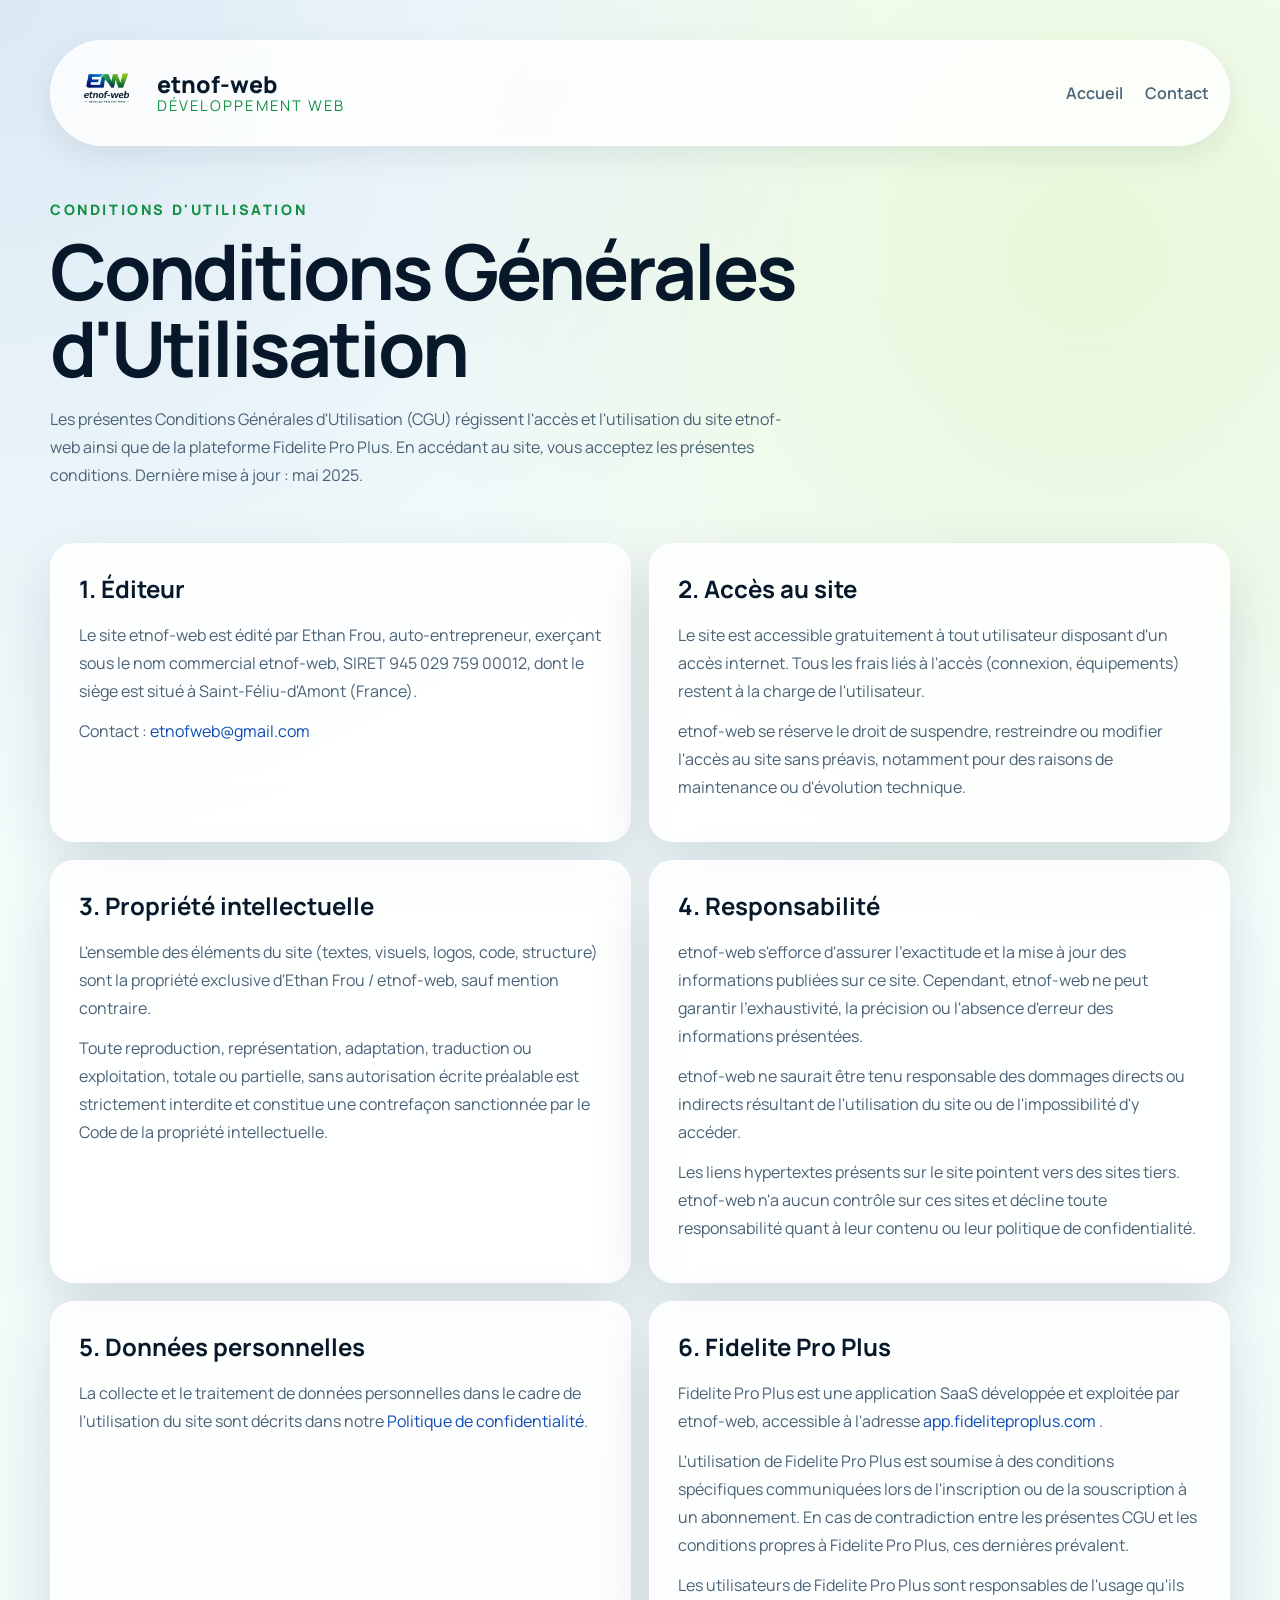
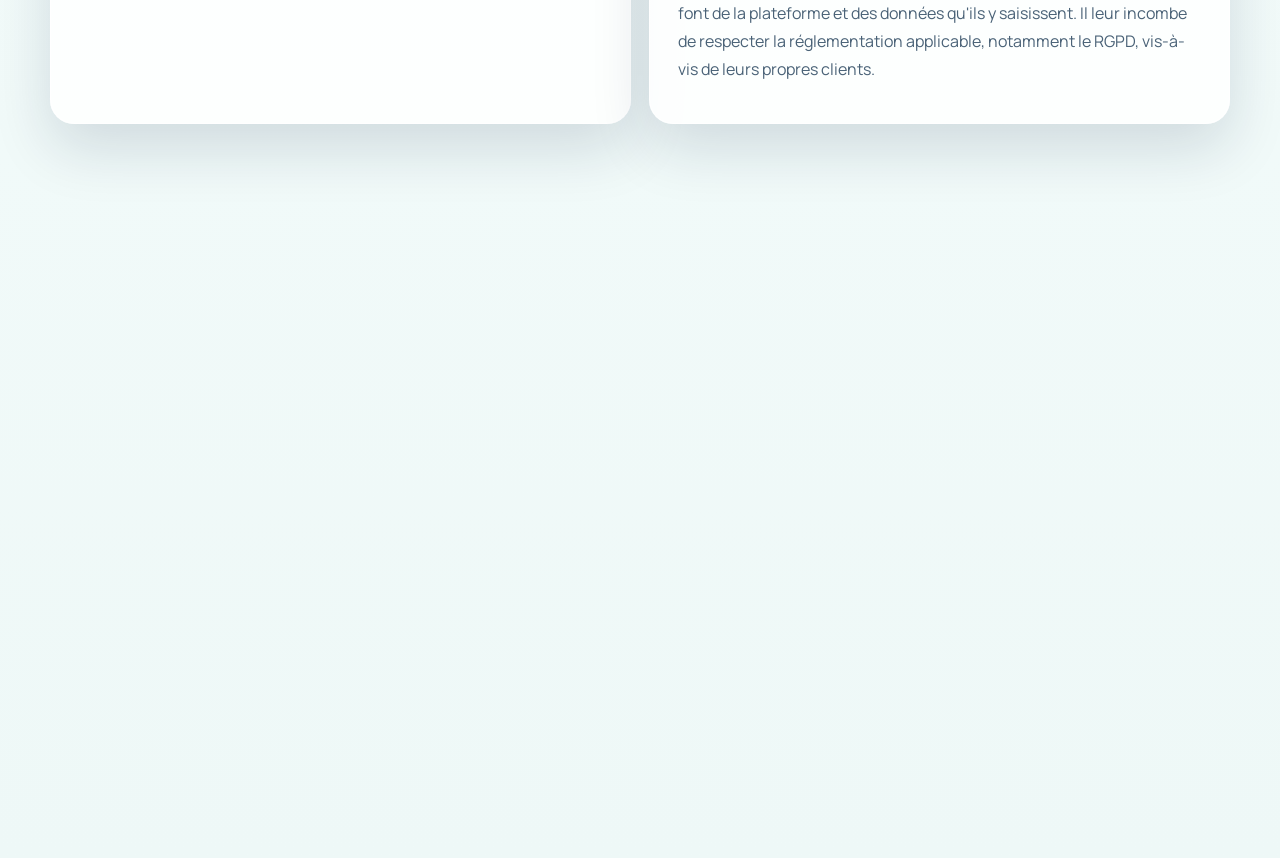
==== cgu.html @ a01699c7 "feat: anti-bot — Turnstile + API backend contact" ====
<!DOCTYPE html>
<html lang="fr">
  <head>
    <meta charset="UTF-8" />
    <meta name="viewport" content="width=device-width, initial-scale=1.0" />
    <title>Conditions Générales d'Utilisation | etnof-web</title>
    <meta
      name="description"
      content="Conditions Générales d'Utilisation du site etnof-web et de la plateforme Fidelite Pro Plus."
    />
    <link rel="icon" type="image/png" href="Logo_etnof-web.png" />
    <link rel="apple-touch-icon" href="Logo_etnof-web.png" />
    <link rel="preconnect" href="https://fonts.googleapis.com" />
    <link rel="preconnect" href="https://fonts.gstatic.com" crossorigin />
    <link
      href="https://fonts.googleapis.com/css2?family=Manrope:wght@400;500;600;700;800&display=swap"
      rel="stylesheet"
    />
    <link rel="stylesheet" href="style.css" />
  </head>
  <body>
    <div class="page-shell legal-shell">
      <header class="site-header legal-header">
        <a class="brand" href="index.html" aria-label="Retour à l'accueil etnof-web">
          <img
            class="brand-logo"
            src="Logo_etnof-web.png"
            alt="Logo etnof-web"
            width="320"
            height="320"
          />
          <span class="brand-copy">
            <strong>etnof-web</strong>
            <span>Développement web</span>
          </span>
        </a>

        <nav class="site-nav legal-nav" aria-label="Navigation légale">
          <a href="index.html">Accueil</a>
          <a href="mailto:etnofweb@gmail.com">Contact</a>
        </nav>
      </header>

      <main class="legal-main">
        <section class="legal-hero" data-reveal>
          <p class="eyebrow">Conditions d'utilisation</p>
          <h1>Conditions Générales d'Utilisation</h1>
          <p class="legal-intro">
            Les présentes Conditions Générales d'Utilisation (CGU) régissent l'accès et
            l'utilisation du site etnof-web ainsi que de la plateforme Fidelite Pro Plus.
            En accédant au site, vous acceptez les présentes conditions.
            Dernière mise à jour : mai 2025.
          </p>
        </section>

        <section class="legal-grid">

          <article class="legal-card" data-reveal>
            <h2>1. Éditeur</h2>
            <p>
              Le site etnof-web est édité par Ethan Frou, auto-entrepreneur, exerçant sous le nom
              commercial etnof-web, SIRET 945 029 759 00012, dont le siège est situé à
              Saint-Féliu-d'Amont (France).
            </p>
            <p>
              Contact : <a href="mailto:etnofweb@gmail.com">etnofweb@gmail.com</a>
            </p>
          </article>

          <article class="legal-card" data-reveal>
            <h2>2. Accès au site</h2>
            <p>
              Le site est accessible gratuitement à tout utilisateur disposant d'un accès internet.
              Tous les frais liés à l'accès (connexion, équipements) restent à la charge de
              l'utilisateur.
            </p>
            <p>
              etnof-web se réserve le droit de suspendre, restreindre ou modifier l'accès au site
              sans préavis, notamment pour des raisons de maintenance ou d'évolution technique.
            </p>
          </article>

          <article class="legal-card" data-reveal>
            <h2>3. Propriété intellectuelle</h2>
            <p>
              L'ensemble des éléments du site (textes, visuels, logos, code, structure) sont la
              propriété exclusive d'Ethan Frou / etnof-web, sauf mention contraire.
            </p>
            <p>
              Toute reproduction, représentation, adaptation, traduction ou exploitation, totale ou
              partielle, sans autorisation écrite préalable est strictement interdite et constitue
              une contrefaçon sanctionnée par le Code de la propriété intellectuelle.
            </p>
          </article>

          <article class="legal-card" data-reveal>
            <h2>4. Responsabilité</h2>
            <p>
              etnof-web s'efforce d'assurer l'exactitude et la mise à jour des informations
              publiées sur ce site. Cependant, etnof-web ne peut garantir l'exhaustivité, la
              précision ou l'absence d'erreur des informations présentées.
            </p>
            <p>
              etnof-web ne saurait être tenu responsable des dommages directs ou indirects
              résultant de l'utilisation du site ou de l'impossibilité d'y accéder.
            </p>
            <p>
              Les liens hypertextes présents sur le site pointent vers des sites tiers. etnof-web
              n'a aucun contrôle sur ces sites et décline toute responsabilité quant à leur
              contenu ou leur politique de confidentialité.
            </p>
          </article>

          <article class="legal-card" data-reveal>
            <h2>5. Données personnelles</h2>
            <p>
              La collecte et le traitement de données personnelles dans le cadre de l'utilisation
              du site sont décrits dans notre
              <a href="politique-confidentialite.html">Politique de confidentialité</a>.
            </p>
          </article>

          <article class="legal-card" data-reveal>
            <h2>6. Fidelite Pro Plus</h2>
            <p>
              Fidelite Pro Plus est une application SaaS développée et exploitée par etnof-web,
              accessible à l'adresse
              <a href="https://app.fideliteproplus.com/" target="_blank" rel="noreferrer">
                app.fideliteproplus.com
              </a>.
            </p>
            <p>
              L'utilisation de Fidelite Pro Plus est soumise à des conditions spécifiques
              communiquées lors de l'inscription ou de la souscription à un abonnement. En cas de
              contradiction entre les présentes CGU et les conditions propres à Fidelite Pro Plus,
              ces dernières prévalent.
            </p>
            <p>
              Les utilisateurs de Fidelite Pro Plus sont responsables de l'usage qu'ils font de
              la plateforme et des données qu'ils y saisissent. Il leur incombe de respecter la
              réglementation applicable, notamment le RGPD, vis-à-vis de leurs propres clients.
            </p>
          </article>

          <article class="legal-card" data-reveal>
            <h2>7. Comportement des utilisateurs</h2>
            <p>L'utilisateur s'engage à ne pas :</p>
            <p>utiliser le site à des fins illicites ou contraires aux bonnes mœurs ;</p>
            <p>tenter de perturber le bon fonctionnement du site ;</p>
            <p>reproduire ou exploiter des contenus du site sans autorisation préalable ;</p>
            <p>transmettre des contenus illicites, diffamatoires ou portant atteinte aux droits des tiers.</p>
          </article>

          <article class="legal-card" data-reveal>
            <h2>8. Modification des CGU</h2>
            <p>
              etnof-web se réserve le droit de modifier les présentes CGU à tout moment. Les
              conditions en vigueur sont celles publiées sur cette page à la date de votre visite.
            </p>
            <p>
              L'utilisation continue du site après modification vaut acceptation des nouvelles
              conditions.
            </p>
          </article>

          <article class="legal-card" data-reveal>
            <h2>9. Droit applicable et juridiction</h2>
            <p>
              Les présentes CGU sont soumises au droit français. En cas de litige, et à défaut de
              résolution amiable, les tribunaux français compétents seront saisis.
            </p>
            <p>
              Pour tout différend, vous pouvez contacter etnof-web à l'adresse :
              <a href="mailto:etnofweb@gmail.com">etnofweb@gmail.com</a>.
            </p>
          </article>

        </section>
      </main>
    </div>

    <script src="script.js"></script>
  </body>
</html>
---- style.css ----
:root {
  --bg: #f4fbfa;
  --bg-soft: #ffffff;
  --text: #06182a;
  --muted: #4a6277;
  --line: rgba(6, 24, 42, 0.12);
  --blue: #0f4bb3;
  --blue-deep: #0a1677;
  --green: #149043;
  --lime: #99d116;
  --shadow: 0 24px 60px rgba(5, 28, 66, 0.14);
  --radius-xl: 32px;
  --radius-lg: 24px;
  --radius-md: 18px;
  --max-width: 1180px;
}

* {
  box-sizing: border-box;
}

html {
  scroll-behavior: smooth;
}

body {
  margin: 0;
  font-family: "Manrope", sans-serif;
  color: var(--text);
  background:
    radial-gradient(circle at top left, rgba(15, 75, 179, 0.12), transparent 32%),
    radial-gradient(circle at 85% 10%, rgba(153, 209, 22, 0.16), transparent 28%),
    linear-gradient(180deg, #f8fffe 0%, #eef8f7 100%);
}

a {
  color: inherit;
  text-decoration: none;
}

button,
a {
  -webkit-tap-highlight-color: transparent;
}

.page-shell {
  width: min(calc(100% - 32px), var(--max-width));
  margin: 0 auto;
  padding: 24px 0 48px;
}

.site-header {
  position: sticky;
  top: 16px;
  z-index: 20;
  display: flex;
  align-items: center;
  justify-content: space-between;
  gap: 24px;
  padding: 16px 20px;
  background: rgba(255, 255, 255, 0.82);
  border: 1px solid rgba(255, 255, 255, 0.9);
  border-radius: 999px;
  backdrop-filter: blur(18px);
  box-shadow: 0 10px 30px rgba(6, 24, 42, 0.08);
}

.brand {
  display: inline-flex;
  align-items: center;
  gap: 14px;
  min-width: 0;
}

.brand-logo {
  width: 72px;
  height: 72px;
  object-fit: contain;
  flex: 0 0 auto;
}

.brand-copy {
  display: flex;
  flex-direction: column;
  gap: 2px;
  line-height: 1.05;
}

.brand-copy strong {
  font-size: 1.45rem;
  font-weight: 800;
}

.brand-copy span {
  color: var(--green);
  font-size: 0.92rem;
  letter-spacing: 0.14em;
  text-transform: uppercase;
}

.site-nav {
  display: flex;
  align-items: center;
  gap: 22px;
  font-weight: 600;
  color: var(--muted);
}

.site-nav a {
  position: relative;
}

.site-nav a::after {
  content: "";
  position: absolute;
  left: 0;
  bottom: -6px;
  width: 100%;
  height: 2px;
  transform: scaleX(0);
  transform-origin: left;
  background: linear-gradient(90deg, var(--blue) 0%, var(--green) 100%);
  transition: transform 180ms ease;
}

.site-nav a:hover::after,
.site-nav a:focus-visible::after {
  transform: scaleX(1);
}

.menu-toggle {
  display: none;
  border: 0;
  border-radius: 999px;
  padding: 10px 14px;
  font: inherit;
  font-weight: 700;
  color: var(--text);
  background: rgba(15, 75, 179, 0.08);
  cursor: pointer;
}

.hero {
  display: grid;
  grid-template-columns: minmax(0, 1.25fr) minmax(320px, 0.95fr);
  gap: 28px;
  padding: 56px 0 40px;
}

.hero-copy,
.hero-panel,
.section,
.site-footer {
  min-width: 0;
}

.eyebrow {
  margin: 0 0 14px;
  color: var(--green);
  font-size: 0.9rem;
  font-weight: 800;
  letter-spacing: 0.18em;
  text-transform: uppercase;
}

.hero h1,
.section-heading h2,
.spotlight-copy h2,
.footer-card h2 {
  margin: 0;
  line-height: 1;
  letter-spacing: -0.04em;
}

.hero h1 {
  max-width: 13ch;
  font-size: clamp(3.2rem, 7vw, 6rem);
}

.hero-text,
.section-heading p,
.spotlight-copy p,
.panel-card p,
.info-card p,
.footer-card p,
.footer-meta p {
  color: var(--muted);
  line-height: 1.75;
}

.hero-text {
  max-width: 60ch;
  margin: 22px 0 0;
  font-size: 1.08rem;
}

.hero-actions,
.footer-actions {
  display: flex;
  flex-wrap: wrap;
  gap: 14px;
  margin-top: 30px;
}

.button {
  display: inline-flex;
  align-items: center;
  justify-content: center;
  min-height: 52px;
  padding: 0 22px;
  border-radius: 999px;
  font-weight: 800;
  transition:
    transform 180ms ease,
    box-shadow 180ms ease,
    background 180ms ease;
}

.button:hover,
.button:focus-visible {
  transform: translateY(-2px);
}

.button-primary {
  color: white;
  background: linear-gradient(135deg, var(--blue) 0%, var(--green) 100%);
  box-shadow: 0 18px 38px rgba(15, 75, 179, 0.28);
}

.button-secondary {
  color: var(--text);
  background: rgba(255, 255, 255, 0.82);
  border: 1px solid rgba(6, 24, 42, 0.08);
}

.hero-panel {
  display: grid;
  gap: 18px;
}

.panel-card,
.stat-card,
.info-card,
.spotlight-box,
.about-card,
.footer-card {
  position: relative;
  overflow: hidden;
  background: rgba(255, 255, 255, 0.84);
  border: 1px solid rgba(255, 255, 255, 0.92);
  border-radius: var(--radius-lg);
  box-shadow: var(--shadow);
}

.panel-card {
  padding: 26px;
  min-height: 240px;
}

.panel-card-gradient {
  color: white;
  background:
    linear-gradient(160deg, rgba(255, 255, 255, 0.16), transparent 50%),
    linear-gradient(135deg, var(--blue-deep) 0%, var(--blue) 38%, var(--green) 72%, var(--lime) 100%);
}

.panel-card h2 {
  margin: 10px 0 14px;
  font-size: 2rem;
}

.panel-card p,
.panel-label {
  color: rgba(255, 255, 255, 0.9);
}

.panel-label,
.spotlight-kicker {
  margin: 0;
  font-size: 0.88rem;
  font-weight: 800;
  letter-spacing: 0.15em;
  text-transform: uppercase;
}

.hero-stats {
  display: grid;
  gap: 14px;
}

.stat-card {
  padding: 20px 22px;
}

.stat-card strong,
.about-card strong {
  display: block;
  font-size: 1.08rem;
}

.stat-card span,
.about-card span {
  display: block;
  margin-top: 8px;
  color: var(--muted);
  line-height: 1.55;
}

.section {
  padding: 42px 0;
}

.section-grid {
  display: grid;
  gap: 24px;
}

.section-heading {
  max-width: 720px;
}

.section-heading h2,
.spotlight-copy h2,
.footer-card h2 {
  font-size: clamp(2rem, 4vw, 3.4rem);
}

.cards-grid,
.about-grid {
  display: grid;
  grid-template-columns: repeat(3, minmax(0, 1fr));
  gap: 18px;
}

.info-card {
  padding: 26px;
}

.info-card h3 {
  margin: 0 0 12px;
  font-size: 1.35rem;
}

.spotlight {
  display: grid;
  grid-template-columns: minmax(0, 1.1fr) minmax(280px, 0.8fr);
  gap: 22px;
  align-items: stretch;
}

.feature-list {
  margin: 22px 0 0;
  padding: 0;
  list-style: none;
}

.feature-list li {
  position: relative;
  padding-left: 24px;
  margin-bottom: 14px;
  line-height: 1.65;
}

.feature-list li::before {
  content: "";
  position: absolute;
  left: 0;
  top: 11px;
  width: 10px;
  height: 10px;
  border-radius: 999px;
  background: linear-gradient(135deg, var(--blue) 0%, var(--lime) 100%);
}

.spotlight-box {
  padding: 28px;
  background:
    radial-gradient(circle at top right, rgba(153, 209, 22, 0.2), transparent 34%),
    rgba(255, 255, 255, 0.86);
}

.spotlight-quote {
  margin: 18px 0 26px;
  font-size: 1.16rem;
  line-height: 1.7;
}

.spotlight-box a {
  display: inline-flex;
  font-weight: 800;
  color: var(--blue);
}

.narrow {
  max-width: 760px;
}

.about-card {
  padding: 22px;
}

.site-footer {
  padding-top: 26px;
}

.footer-card {
  padding: 32px;
  background:
    radial-gradient(circle at top left, rgba(15, 75, 179, 0.15), transparent 28%),
    radial-gradient(circle at 90% 15%, rgba(20, 144, 67, 0.15), transparent 26%),
    rgba(255, 255, 255, 0.88);
}

.footer-logo {
  display: block;
  width: min(220px, 48vw);
  height: auto;
  margin-bottom: 18px;
}

.contact-list {
  display: grid;
  gap: 8px;
  margin-top: 22px;
}

.contact-list p {
  margin: 0;
}

.contact-list a {
  color: var(--blue);
}

.footer-meta {
  display: flex;
  flex-wrap: wrap;
  justify-content: space-between;
  gap: 12px 24px;
  padding: 22px 6px 0;
}

.footer-meta a,
.legal-card a {
  color: var(--blue);
}

.legal-shell {
  padding-bottom: 64px;
}

.legal-header {
  position: relative;
}

.legal-nav {
  display: flex;
}

.legal-main {
  padding-top: 46px;
}

.legal-hero {
  max-width: 760px;
  padding: 24px 0 10px;
}

.legal-hero h1 {
  margin: 0;
  font-size: clamp(2.8rem, 6vw, 4.8rem);
  line-height: 1;
  letter-spacing: -0.04em;
}

.legal-intro {
  color: var(--muted);
  line-height: 1.75;
  margin-top: 18px;
}

.legal-grid {
  display: grid;
  grid-template-columns: repeat(2, minmax(0, 1fr));
  gap: 18px;
  padding-top: 28px;
}

.legal-card {
  padding: 28px;
  background: rgba(255, 255, 255, 0.86);
  border: 1px solid rgba(255, 255, 255, 0.92);
  border-radius: var(--radius-lg);
  box-shadow: var(--shadow);
}

.legal-card h2 {
  margin: 0 0 16px;
  font-size: 1.5rem;
}

.legal-card p {
  margin: 0 0 12px;
  color: var(--muted);
  line-height: 1.75;
}

[data-reveal] {
  opacity: 0;
  transform: translateY(22px);
  transition:
    opacity 500ms ease,
    transform 500ms ease;
}

[data-reveal].is-visible {
  opacity: 1;
  transform: translateY(0);
}

@media (max-width: 960px) {
  .hero,
  .spotlight,
  .cards-grid,
  .about-grid,
  .legal-grid {
    grid-template-columns: 1fr;
  }

  .site-header {
    border-radius: 28px;
  }

  .menu-toggle {
    display: inline-flex;
  }

  .site-nav {
    position: absolute;
    top: calc(100% + 12px);
    right: 0;
    left: 0;
    display: none;
    flex-direction: column;
    align-items: flex-start;
    gap: 14px;
    padding: 18px 20px;
    background: rgba(255, 255, 255, 0.96);
    border: 1px solid rgba(6, 24, 42, 0.08);
    border-radius: 24px;
    box-shadow: 0 20px 40px rgba(6, 24, 42, 0.12);
  }

  .site-header.is-open .site-nav {
    display: flex;
  }
}

@media (max-width: 720px) {
  .page-shell {
    width: min(calc(100% - 20px), var(--max-width));
    padding-top: 14px;
  }

  .site-header {
    align-items: flex-start;
    padding: 14px;
  }

  .brand-logo {
    width: 56px;
    height: 56px;
  }

  .brand-copy strong {
    font-size: 1.18rem;
  }

  .brand-copy span {
    font-size: 0.76rem;
  }

  .hero {
    padding-top: 34px;
  }

  .hero h1 {
    max-width: none;
    font-size: clamp(2.6rem, 13vw, 4rem);
  }

  .panel-card,
  .info-card,
  .spotlight-box,
  .footer-card {
    padding: 22px;
  }

  .footer-meta {
    padding-bottom: 18px;
  }
}

@media (prefers-reduced-motion: reduce) {
  html {
    scroll-behavior: auto;
  }

  *,
  *::before,
  *::after {
    animation: none !important;
    transition: none !important;
  }

  [data-reveal] {
    opacity: 1;
    transform: none;
  }
}
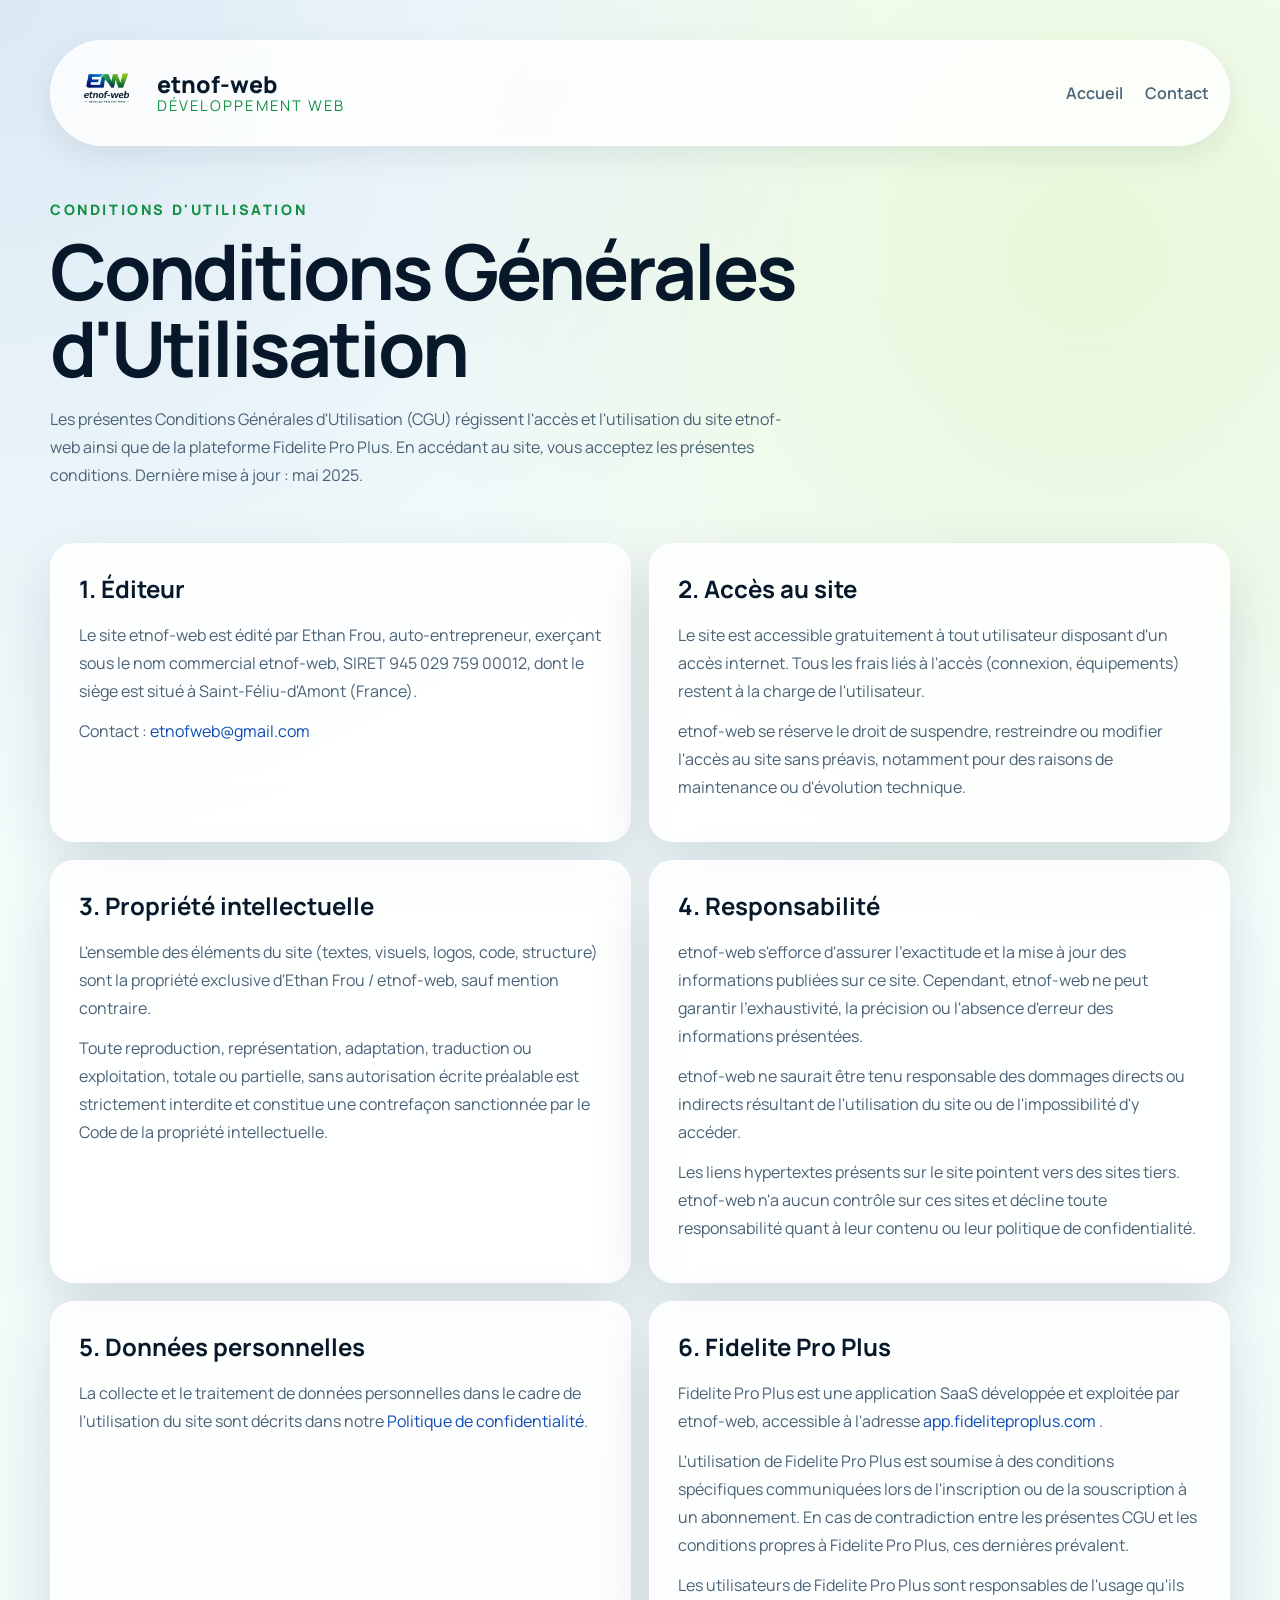
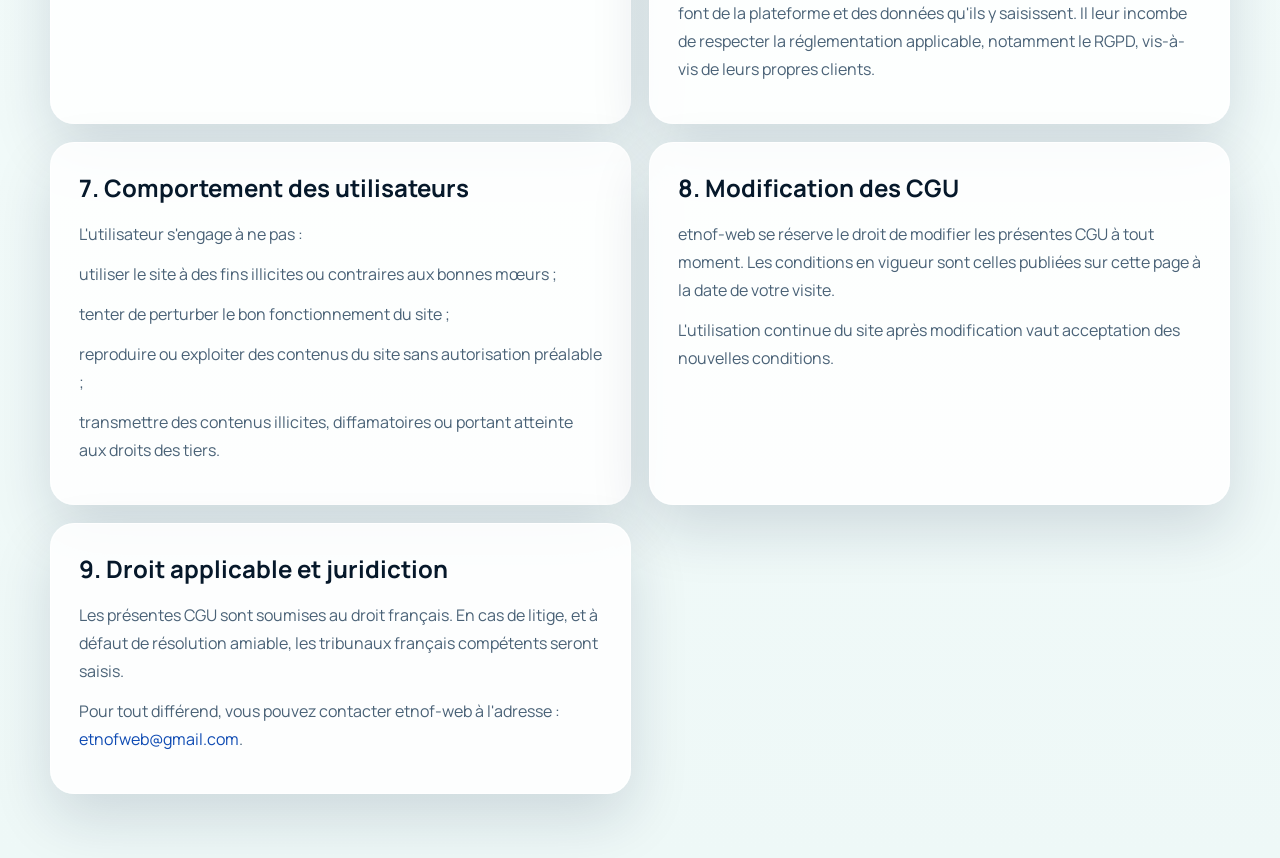
==== commit 020f24ed: "feat: ajoute le tracking analytics Umami avec events custom Ajoute le script Umami (cookieless) dans" ====
--- a/cgu.html
+++ b/cgu.html
@@ -17,6 +17,9 @@
       rel="stylesheet"
     />
     <link rel="stylesheet" href="style.css" />
+
+    <!-- Umami Analytics -->
+    <script defer src="https://cloud.umami.is/script.js" data-website-id="c953f7dc-0572-47bf-be9c-69dccf98b3ff"></script>
   </head>
   <body>
     <div class="page-shell legal-shell">
@@ -35,9 +38,18 @@
           </span>
         </a>
 
-        <nav class="site-nav legal-nav" aria-label="Navigation légale">
+        <button
+          class="menu-toggle"
+          type="button"
+          aria-expanded="false"
+          aria-controls="site-nav"
+        >
+          Menu
+        </button>
+
+        <nav class="site-nav legal-nav" id="site-nav" aria-label="Navigation légale">
           <a href="index.html">Accueil</a>
-          <a href="mailto:etnofweb@gmail.com">Contact</a>
+          <a href="mailto:etnofweb@gmail.com" data-track="contact_cta_clicked" data-track-label="nav_contact">Contact</a>
         </nav>
       </header>
 
@@ -125,7 +137,14 @@
             <p>
               Fidelite Pro Plus est une application SaaS développée et exploitée par etnof-web,
               accessible à l'adresse
-              <a href="https://app.fideliteproplus.com/" target="_blank" rel="noreferrer">
+              <a
+                href="https://app.fideliteproplus.com/"
+                target="_blank"
+                rel="noreferrer"
+                data-track="portfolio_link_clicked"
+                data-track-project="fideliteproplus"
+                data-track-location="legal_text"
+              >
                 app.fideliteproplus.com
               </a>.
             </p>
--- a/style.css
+++ b/style.css
@@ -216,6 +216,10 @@
     background 180ms ease;
 }
 
+.button[hidden] {
+  display: none;
+}
+
 .button:hover,
 .button:focus-visible {
   transform: translateY(-2px);
@@ -505,6 +509,530 @@
   line-height: 1.75;
 }
 
+.pricing-grid {
+  display: grid;
+  grid-template-columns: repeat(3, minmax(0, 1fr));
+  gap: 18px;
+  padding-top: 28px;
+}
+
+.pricing-card {
+  display: flex;
+  flex-direction: column;
+  padding: 32px 28px;
+  background: rgba(255, 255, 255, 0.86);
+  border: 1px solid rgba(255, 255, 255, 0.92);
+  border-radius: var(--radius-lg);
+  box-shadow: var(--shadow);
+}
+
+.pricing-card h3 {
+  margin: 0 0 6px;
+  font-size: 1.4rem;
+}
+
+.pricing-tagline {
+  margin: 0 0 22px;
+  color: var(--muted);
+  line-height: 1.55;
+}
+
+.price-value {
+  display: flex;
+  align-items: baseline;
+  flex-wrap: wrap;
+  gap: 8px;
+  margin-bottom: 6px;
+}
+
+.price-value strong {
+  font-size: 2.4rem;
+  font-weight: 800;
+  letter-spacing: -0.03em;
+}
+
+.price-value span {
+  color: var(--muted);
+  font-size: 0.95rem;
+}
+
+.price-old {
+  color: var(--muted);
+  font-size: 1.2rem;
+  font-weight: 600;
+  text-decoration: line-through;
+  text-decoration-thickness: 2px;
+}
+
+.price-launch-note {
+  margin: 0 0 18px;
+  font-size: 0.82rem;
+  font-weight: 800;
+  letter-spacing: 0.02em;
+  color: var(--green);
+}
+
+.pricing-features {
+  flex: 1;
+  margin: 0 0 28px;
+  padding: 0;
+  list-style: none;
+}
+
+.pricing-features li {
+  position: relative;
+  padding-left: 22px;
+  margin-bottom: 12px;
+  line-height: 1.55;
+  color: var(--muted);
+}
+
+.pricing-features li::before {
+  content: "";
+  position: absolute;
+  left: 0;
+  top: 8px;
+  width: 8px;
+  height: 8px;
+  border-radius: 999px;
+  background: linear-gradient(135deg, var(--blue) 0%, var(--lime) 100%);
+}
+
+.pricing-card .button {
+  align-self: flex-start;
+}
+
+.pricing-badge {
+  align-self: flex-start;
+  margin-bottom: 16px;
+  padding: 5px 14px;
+  border-radius: 999px;
+  font-size: 0.78rem;
+  font-weight: 800;
+  letter-spacing: 0.1em;
+  text-transform: uppercase;
+  background: rgba(15, 75, 179, 0.08);
+  color: var(--blue);
+}
+
+.pricing-card-featured {
+  color: white;
+  background:
+    linear-gradient(160deg, rgba(255, 255, 255, 0.16), transparent 50%),
+    linear-gradient(135deg, var(--blue-deep) 0%, var(--blue) 38%, var(--green) 72%, var(--lime) 100%);
+  border: none;
+  transform: translateY(-8px);
+}
+
+.pricing-card-featured .pricing-badge {
+  background: rgba(255, 255, 255, 0.22);
+  color: white;
+}
+
+.pricing-card-featured .pricing-tagline,
+.pricing-card-featured .price-value span,
+.pricing-card-featured .pricing-features li {
+  color: rgba(255, 255, 255, 0.9);
+}
+
+.pricing-card-featured .price-old {
+  color: rgba(255, 255, 255, 0.65);
+}
+
+.pricing-card-featured .price-launch-note {
+  color: var(--lime);
+}
+
+.pricing-card-featured .pricing-features li::before {
+  background: white;
+}
+
+.pricing-card-featured .button-secondary {
+  color: var(--blue-deep);
+  background: rgba(255, 255, 255, 0.94);
+  border: none;
+}
+
+.pricing-note {
+  max-width: 760px;
+  margin: 26px auto 0;
+  color: var(--muted);
+  line-height: 1.65;
+  text-align: center;
+}
+
+.options-panel {
+  padding: 32px;
+  background: rgba(255, 255, 255, 0.86);
+  border: 1px solid rgba(255, 255, 255, 0.92);
+  border-radius: var(--radius-lg);
+  box-shadow: var(--shadow);
+}
+
+.options-grid {
+  display: grid;
+  grid-template-columns: repeat(2, minmax(0, 1fr));
+  gap: 2px 40px;
+}
+
+.option-row {
+  display: flex;
+  align-items: flex-start;
+  justify-content: space-between;
+  gap: 12px;
+  padding: 13px 0;
+  border-bottom: 1px dashed var(--line);
+}
+
+.option-name {
+  color: var(--text);
+  font-weight: 600;
+}
+
+.option-note {
+  display: block;
+  margin-top: 4px;
+  font-size: 0.8rem;
+  font-weight: 500;
+  color: var(--muted);
+  line-height: 1.5;
+}
+
+.option-price {
+  flex: 0 0 auto;
+  font-weight: 800;
+  color: var(--blue);
+  white-space: nowrap;
+}
+
+.launch-banner {
+  display: flex;
+  align-items: center;
+  justify-content: center;
+  flex-wrap: wrap;
+  gap: 6px;
+  margin: 0 0 16px;
+  padding: 12px 20px;
+  border-radius: 999px;
+  background: linear-gradient(135deg, var(--blue-deep) 0%, var(--blue) 45%, var(--green) 100%);
+  color: white;
+  text-align: center;
+  font-size: 0.92rem;
+  font-weight: 600;
+}
+
+.launch-banner strong {
+  font-weight: 800;
+}
+
+.reassurance-grid {
+  display: grid;
+  grid-template-columns: repeat(auto-fit, minmax(210px, 1fr));
+  gap: 18px;
+}
+
+.reassurance-item h3 {
+  font-size: 1.05rem;
+}
+
+.reassurance-item p {
+  margin: 0;
+  font-size: 0.94rem;
+}
+
+.formule-panel {
+  display: grid;
+  gap: 14px;
+  padding: 40px;
+}
+
+.formule-price {
+  display: flex;
+  flex-wrap: wrap;
+  align-items: baseline;
+  gap: 10px;
+  margin: 4px 0 0;
+}
+
+.formule-price strong {
+  font-size: 2.1rem;
+  font-weight: 800;
+  letter-spacing: -0.02em;
+}
+
+.formule-price span {
+  color: rgba(255, 255, 255, 0.9);
+  font-size: 1rem;
+}
+
+.formule-panel .button {
+  justify-self: start;
+}
+
+.spotlight-actions {
+  display: flex;
+  flex-wrap: wrap;
+  gap: 14px;
+  margin-top: 24px;
+}
+
+.estimator-banner {
+  display: flex;
+  flex-wrap: wrap;
+  align-items: center;
+  justify-content: space-between;
+  gap: 24px;
+  margin-top: 28px;
+  padding: 30px 32px;
+  background:
+    radial-gradient(circle at top right, rgba(153, 209, 22, 0.18), transparent 34%),
+    rgba(255, 255, 255, 0.86);
+  border: 1px solid rgba(255, 255, 255, 0.92);
+  border-radius: var(--radius-lg);
+  box-shadow: var(--shadow);
+}
+
+.estimator-banner-copy {
+  max-width: 520px;
+}
+
+.estimator-banner-copy h2 {
+  margin: 6px 0 8px;
+  font-size: clamp(1.5rem, 3vw, 2rem);
+  letter-spacing: -0.03em;
+}
+
+.estimator-banner-copy p {
+  margin: 0;
+  color: var(--muted);
+  line-height: 1.6;
+}
+
+.estimator-banner .button {
+  flex: 0 0 auto;
+}
+
+.modal-overlay {
+  position: fixed;
+  inset: 0;
+  z-index: 100;
+  display: flex;
+  align-items: center;
+  justify-content: center;
+  padding: 20px;
+  background: rgba(6, 24, 42, 0.55);
+  backdrop-filter: blur(6px);
+}
+
+.modal-overlay[hidden] {
+  display: none;
+}
+
+.modal-box {
+  position: relative;
+  width: min(560px, 100%);
+  max-height: min(680px, 90vh);
+  overflow-y: auto;
+  padding: 40px 36px 32px;
+  background: var(--bg-soft);
+  border-radius: var(--radius-lg);
+  box-shadow: 0 30px 80px rgba(5, 28, 66, 0.35);
+  outline: none;
+  scrollbar-width: thin;
+  scrollbar-color: var(--blue) rgba(6, 24, 42, 0.08);
+}
+
+.modal-box::-webkit-scrollbar {
+  width: 8px;
+}
+
+.modal-box::-webkit-scrollbar-track {
+  background: rgba(6, 24, 42, 0.08);
+  border-radius: 999px;
+  margin: 8px 0;
+}
+
+.modal-box::-webkit-scrollbar-thumb {
+  background: linear-gradient(180deg, var(--blue) 0%, var(--green) 100%);
+  border-radius: 999px;
+}
+
+.modal-box::-webkit-scrollbar-thumb:hover {
+  background: linear-gradient(180deg, var(--blue-deep) 0%, var(--green) 100%);
+}
+
+.modal-close {
+  position: absolute;
+  top: 16px;
+  right: 16px;
+  width: 36px;
+  height: 36px;
+  display: inline-flex;
+  align-items: center;
+  justify-content: center;
+  border: none;
+  border-radius: 999px;
+  background: rgba(6, 24, 42, 0.06);
+  color: var(--text);
+  font-size: 1.2rem;
+  line-height: 1;
+  cursor: pointer;
+  transition: background 180ms ease;
+}
+
+.modal-close:hover,
+.modal-close:focus-visible {
+  background: rgba(6, 24, 42, 0.12);
+}
+
+.modal-progress {
+  display: flex;
+  gap: 8px;
+  margin: 4px 36px 24px 0;
+}
+
+.modal-progress-dot {
+  flex: 1;
+  height: 4px;
+  border-radius: 999px;
+  background: rgba(6, 24, 42, 0.1);
+  transition: background 200ms ease;
+}
+
+.modal-progress-dot.is-active,
+.modal-progress-dot.is-done {
+  background: linear-gradient(90deg, var(--blue) 0%, var(--green) 100%);
+}
+
+.modal-content {
+  min-height: 260px;
+  outline: none;
+}
+
+.modal-content h2 {
+  margin: 4px 0 10px;
+  font-size: clamp(1.4rem, 3vw, 1.9rem);
+  letter-spacing: -0.03em;
+}
+
+.estimator-subtitle {
+  margin: 0 0 20px;
+  color: var(--muted);
+  line-height: 1.6;
+}
+
+.estimator-choices {
+  display: grid;
+  gap: 10px;
+}
+
+.estimator-choice {
+  display: flex;
+  align-items: center;
+  justify-content: space-between;
+  gap: 14px;
+  padding: 16px 18px;
+  border-radius: var(--radius-md);
+  border: 1px solid rgba(6, 24, 42, 0.1);
+  background: rgba(255, 255, 255, 0.7);
+  text-align: left;
+  font: inherit;
+  color: var(--text);
+  cursor: pointer;
+  transition:
+    border-color 180ms ease,
+    background 180ms ease,
+    transform 180ms ease;
+}
+
+.estimator-choice:hover,
+.estimator-choice:focus-visible {
+  transform: translateY(-1px);
+  border-color: rgba(15, 75, 179, 0.35);
+}
+
+.estimator-choice.is-selected {
+  border-color: var(--blue);
+  background: linear-gradient(135deg, rgba(15, 75, 179, 0.1) 0%, rgba(153, 209, 22, 0.14) 100%);
+}
+
+.estimator-choice-main {
+  display: flex;
+  flex-direction: column;
+  gap: 4px;
+}
+
+.estimator-choice-label {
+  font-weight: 700;
+}
+
+.estimator-choice-desc {
+  color: var(--muted);
+  font-size: 0.88rem;
+  line-height: 1.4;
+}
+
+.estimator-choice-price {
+  flex: 0 0 auto;
+  font-weight: 800;
+  color: var(--blue);
+  white-space: nowrap;
+}
+
+.modal-actions {
+  display: flex;
+  justify-content: space-between;
+  gap: 12px;
+  margin-top: 28px;
+}
+
+.modal-actions .button:disabled {
+  opacity: 0.45;
+  cursor: not-allowed;
+  transform: none;
+}
+
+.estimator-result-list {
+  margin: 0 0 16px;
+  padding: 0;
+  list-style: none;
+  display: grid;
+  gap: 8px;
+}
+
+.estimator-result-list li {
+  display: flex;
+  justify-content: space-between;
+  gap: 12px;
+  padding-bottom: 8px;
+  border-bottom: 1px dashed var(--line);
+  color: var(--muted);
+}
+
+.estimator-result-list li span {
+  font-weight: 700;
+  color: var(--text);
+}
+
+.estimator-result-monthly {
+  margin: 0 0 16px;
+  font-weight: 700;
+  color: var(--green);
+}
+
+.estimator-disclaimer {
+  margin: 0 0 24px;
+  color: var(--muted);
+  font-size: 0.85rem;
+  line-height: 1.6;
+}
+
+.estimator-result-actions {
+  display: flex;
+  flex-wrap: wrap;
+  gap: 12px;
+}
+
 [data-reveal] {
   opacity: 0;
   transform: translateY(22px);
@@ -523,8 +1051,14 @@
   .spotlight,
   .cards-grid,
   .about-grid,
-  .legal-grid {
+  .legal-grid,
+  .pricing-grid,
+  .options-grid {
     grid-template-columns: 1fr;
+  }
+
+  .pricing-card-featured {
+    transform: none;
   }
 
   .site-header {
@@ -592,12 +1126,25 @@
   .panel-card,
   .info-card,
   .spotlight-box,
-  .footer-card {
+  .footer-card,
+  .options-panel {
     padding: 22px;
   }
 
   .footer-meta {
     padding-bottom: 18px;
+  }
+
+  .estimator-banner {
+    padding: 22px;
+  }
+
+  .modal-box {
+    padding: 30px 20px 24px;
+  }
+
+  .modal-progress {
+    margin-right: 0;
   }
 }
 
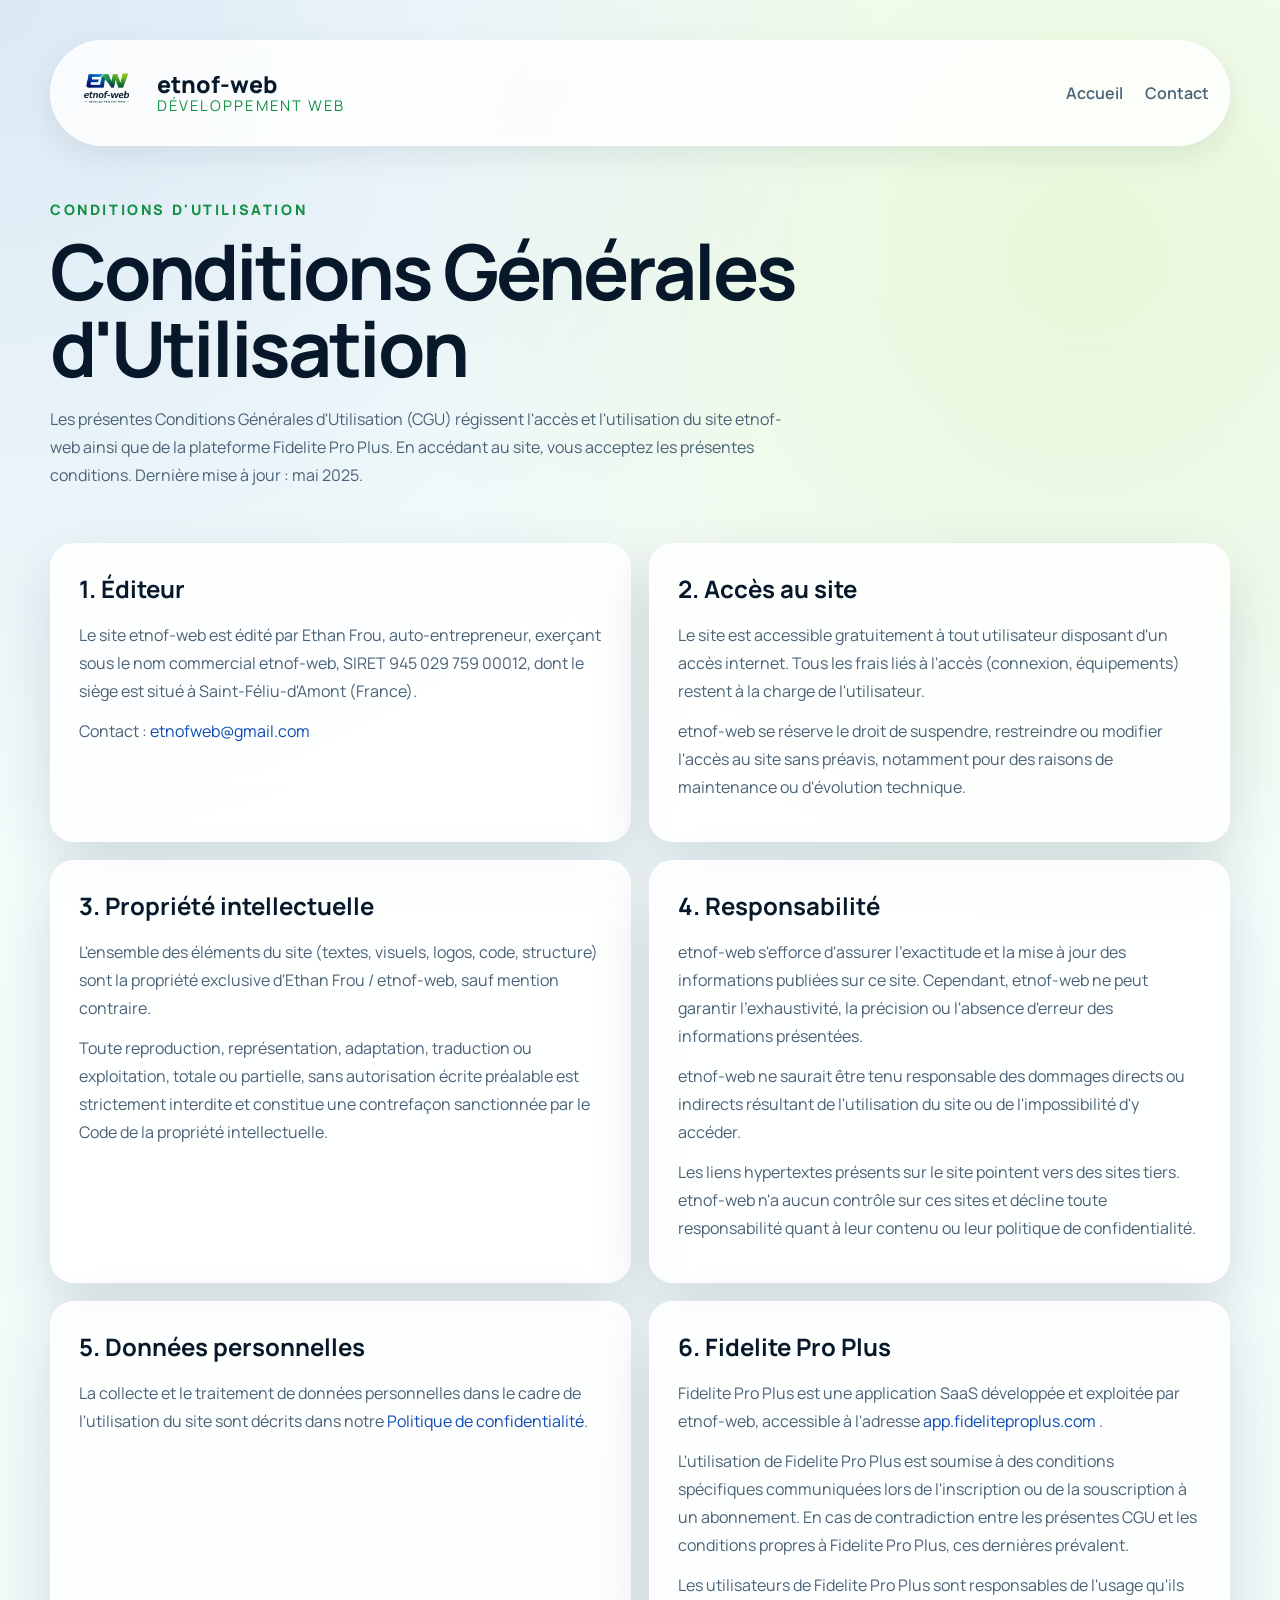
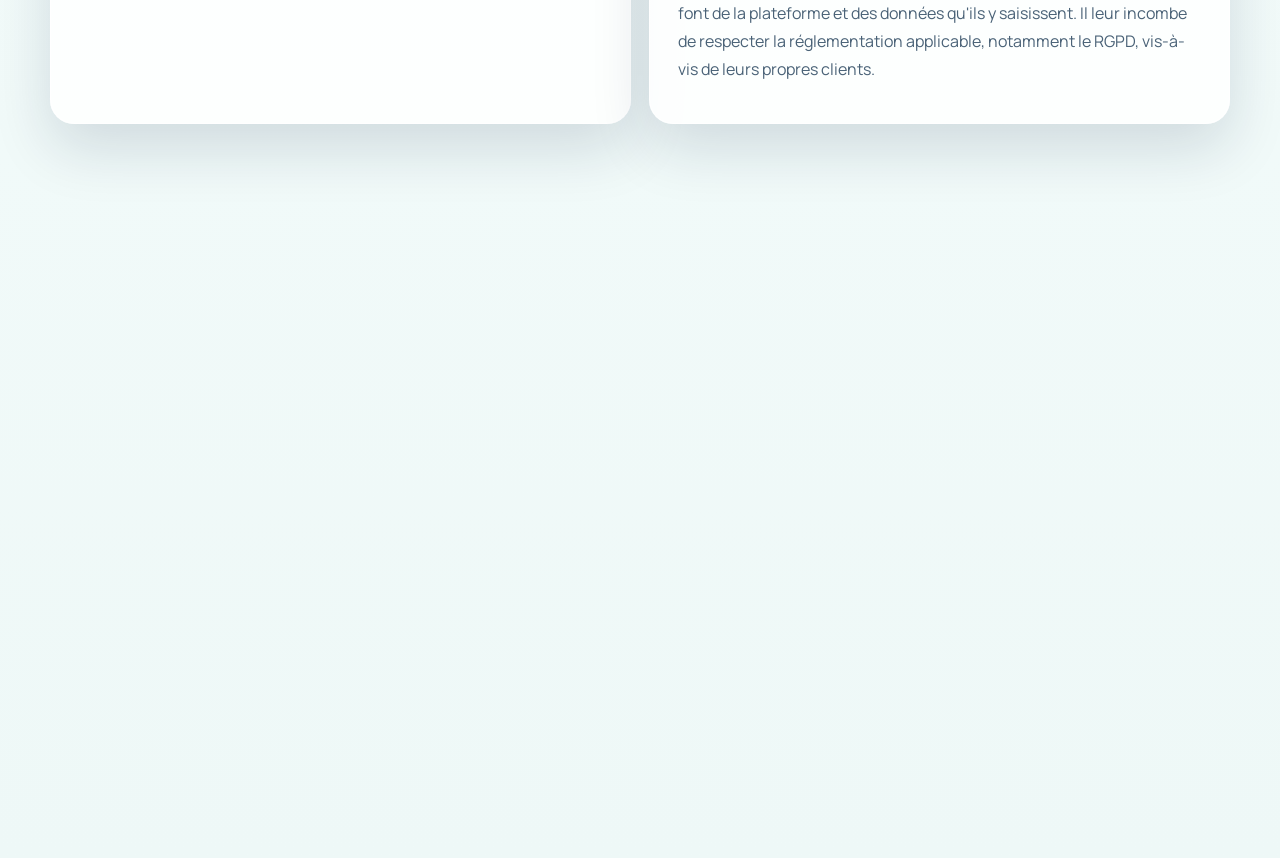
==== commit 6546baba: "fix(analytics): migrer vers Umami self-hosted (site dedie) Umami Cloud limite a 1 site sur le plan g" ====
--- a/cgu.html
+++ b/cgu.html
@@ -19,7 +19,7 @@
     <link rel="stylesheet" href="style.css" />
 
     <!-- Umami Analytics -->
-    <script defer src="https://cloud.umami.is/script.js" data-website-id="c953f7dc-0572-47bf-be9c-69dccf98b3ff"></script>
+    <script defer src="http://umami-c4heh3gig3muouth5isyobpp.51.210.247.129.sslip.io/script.js" data-website-id="e1c48f90-44e5-47fc-b5aa-6250840b4af8"></script>
   </head>
   <body>
     <div class="page-shell legal-shell">
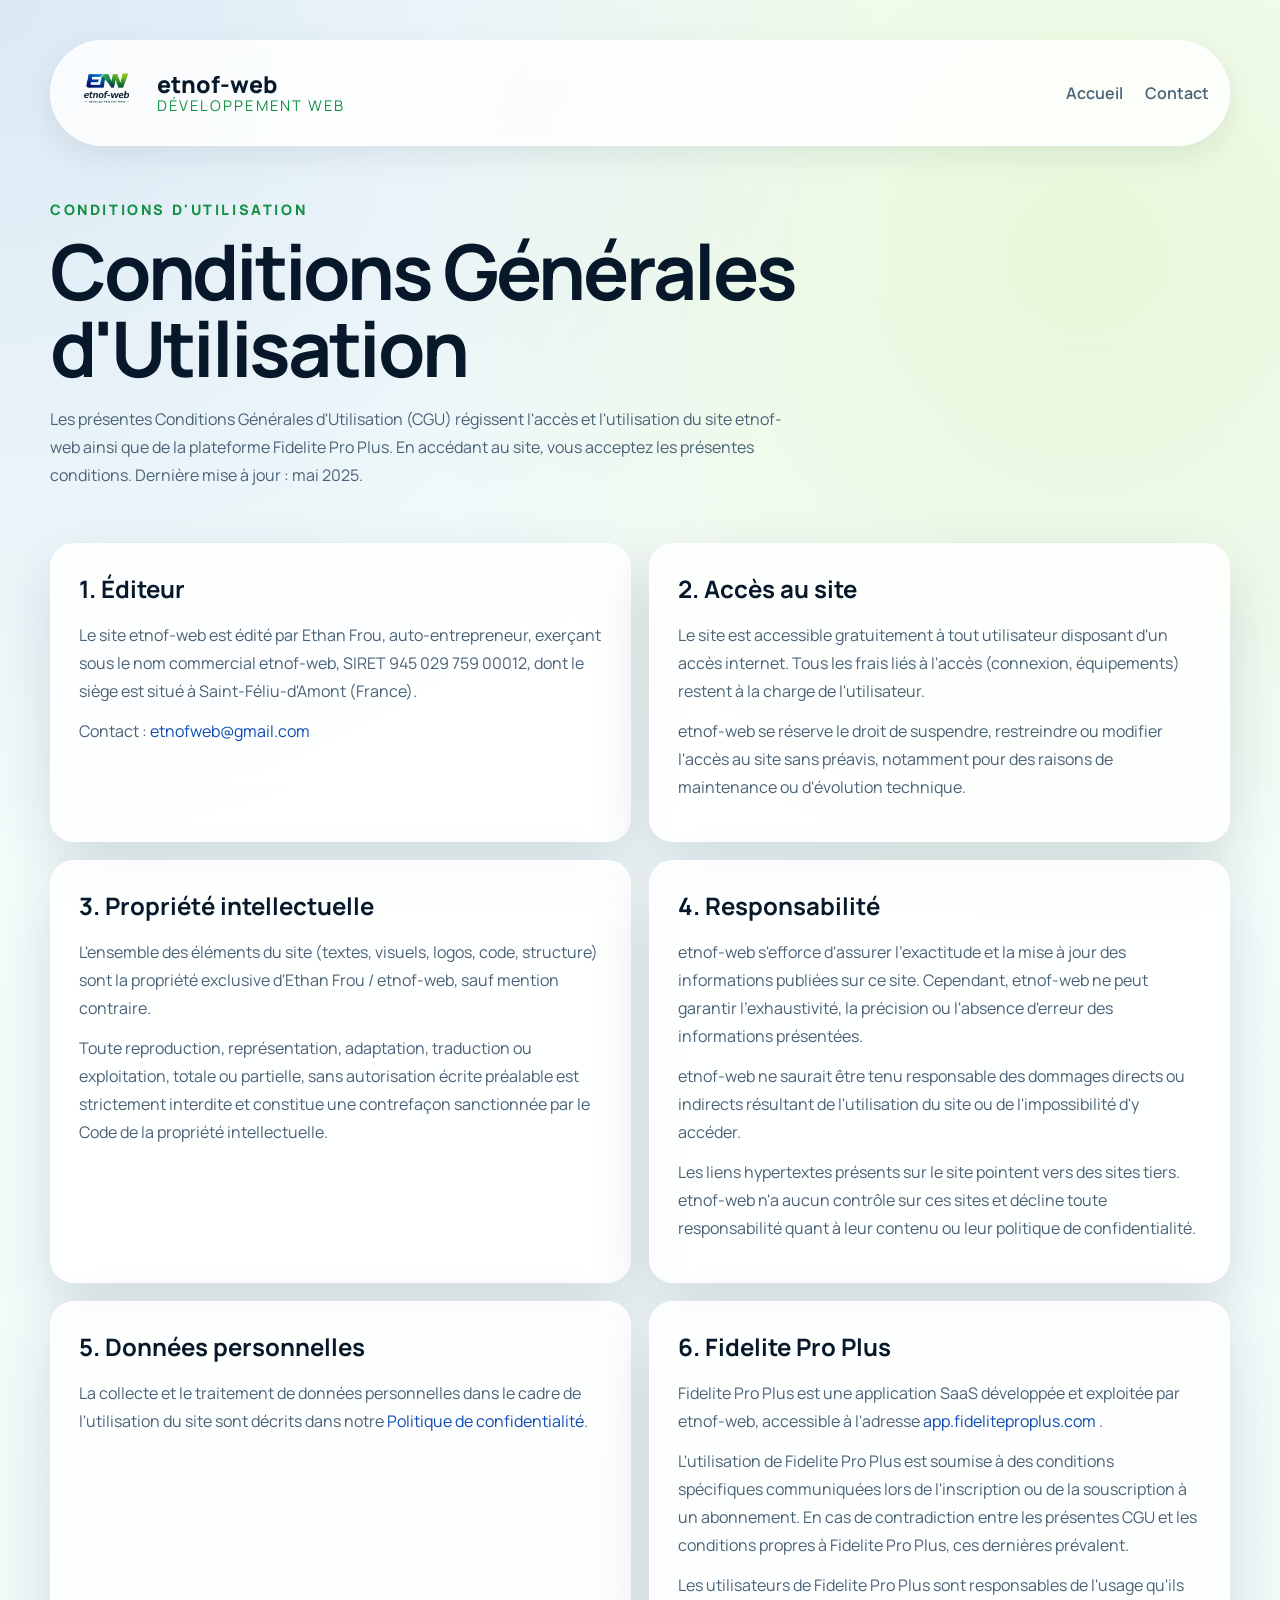
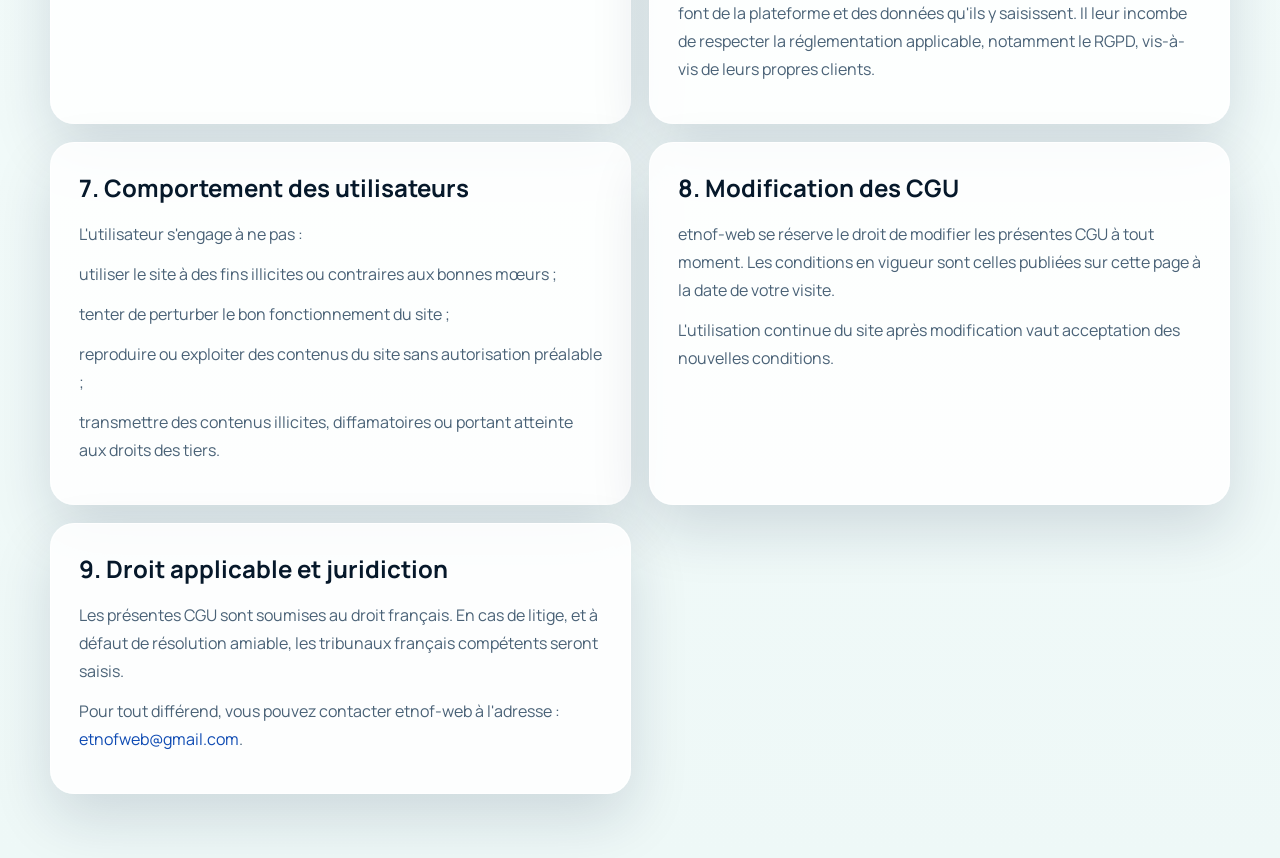
==== commit 1b2d2d6c: "fix(analytics): utiliser le sous-domaine analytics.fideliteproplus.com Remplace l'URL sslip.io (qui " ====
--- a/cgu.html
+++ b/cgu.html
@@ -19,7 +19,7 @@
     <link rel="stylesheet" href="style.css" />
 
     <!-- Umami Analytics -->
-    <script defer src="http://umami-c4heh3gig3muouth5isyobpp.51.210.247.129.sslip.io/script.js" data-website-id="e1c48f90-44e5-47fc-b5aa-6250840b4af8"></script>
+    <script defer src="https://analytics.fideliteproplus.com/script.js" data-website-id="e1c48f90-44e5-47fc-b5aa-6250840b4af8"></script>
   </head>
   <body>
     <div class="page-shell legal-shell">
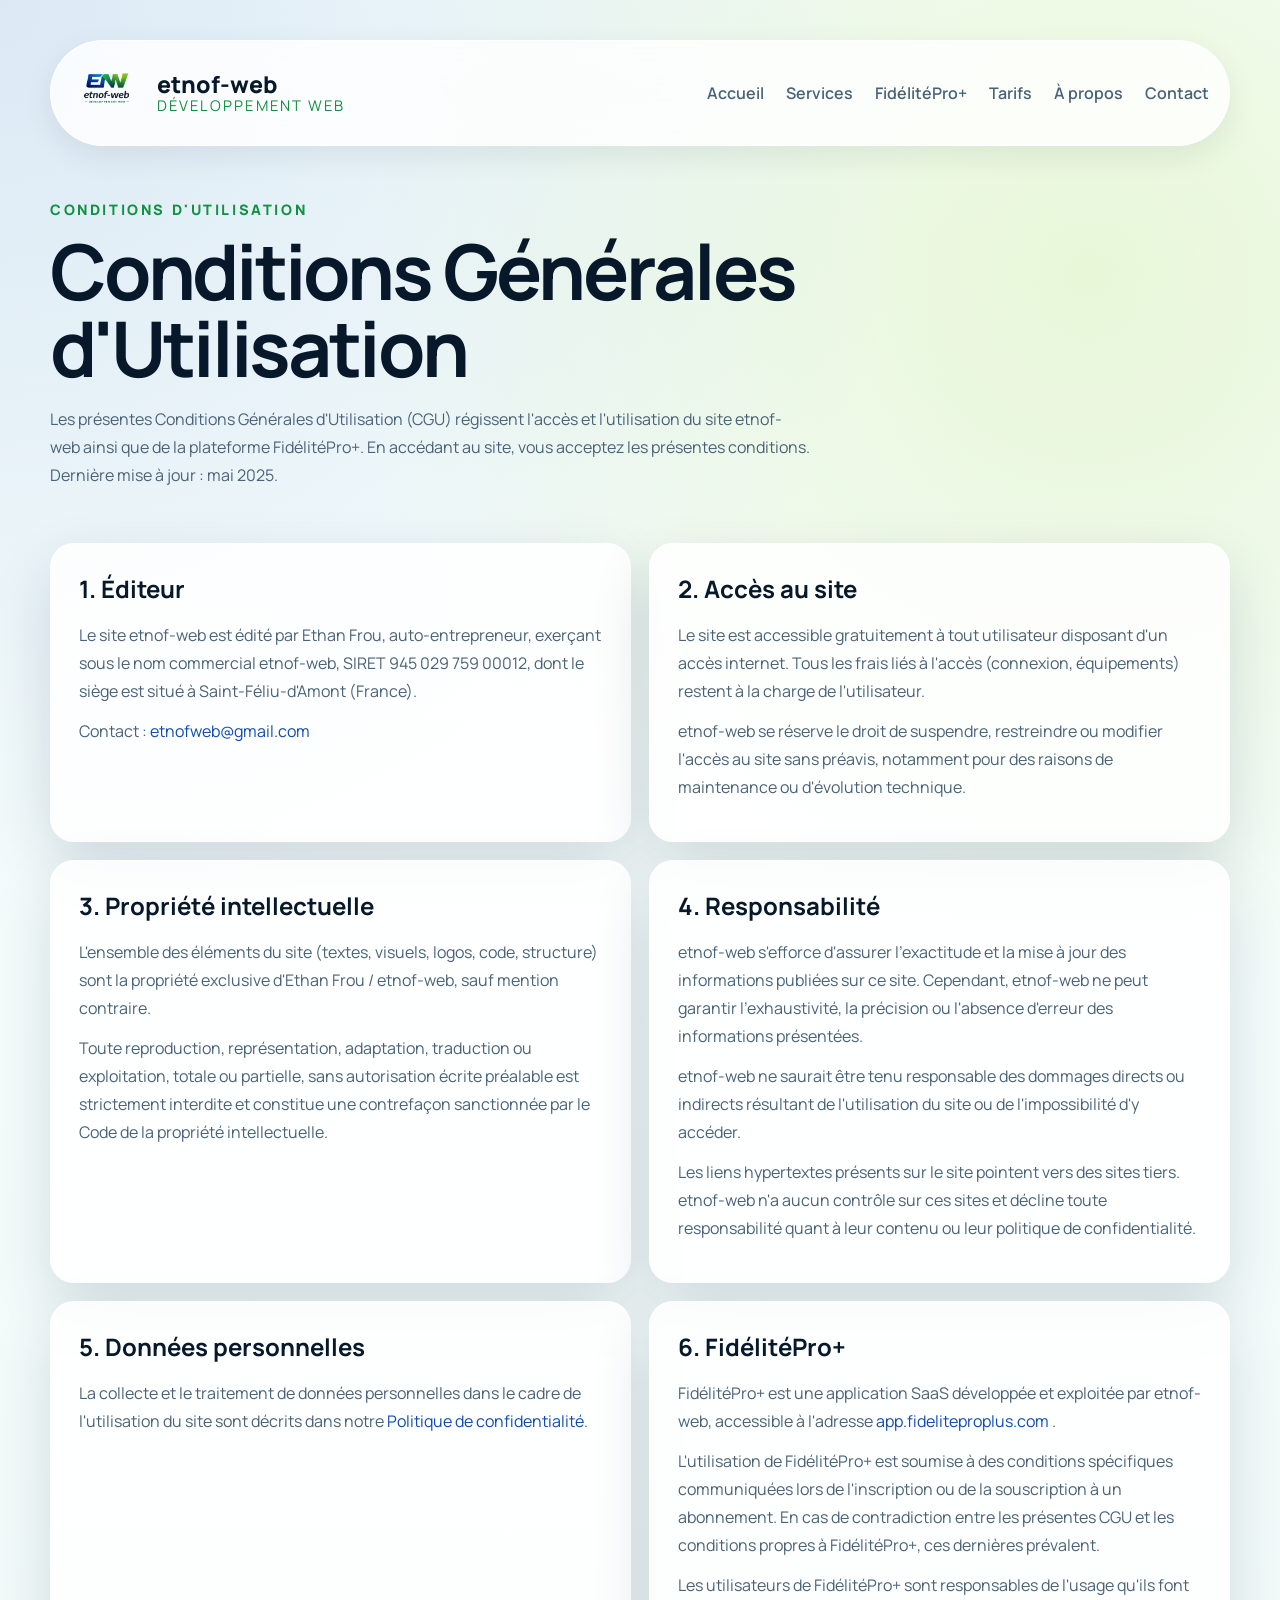
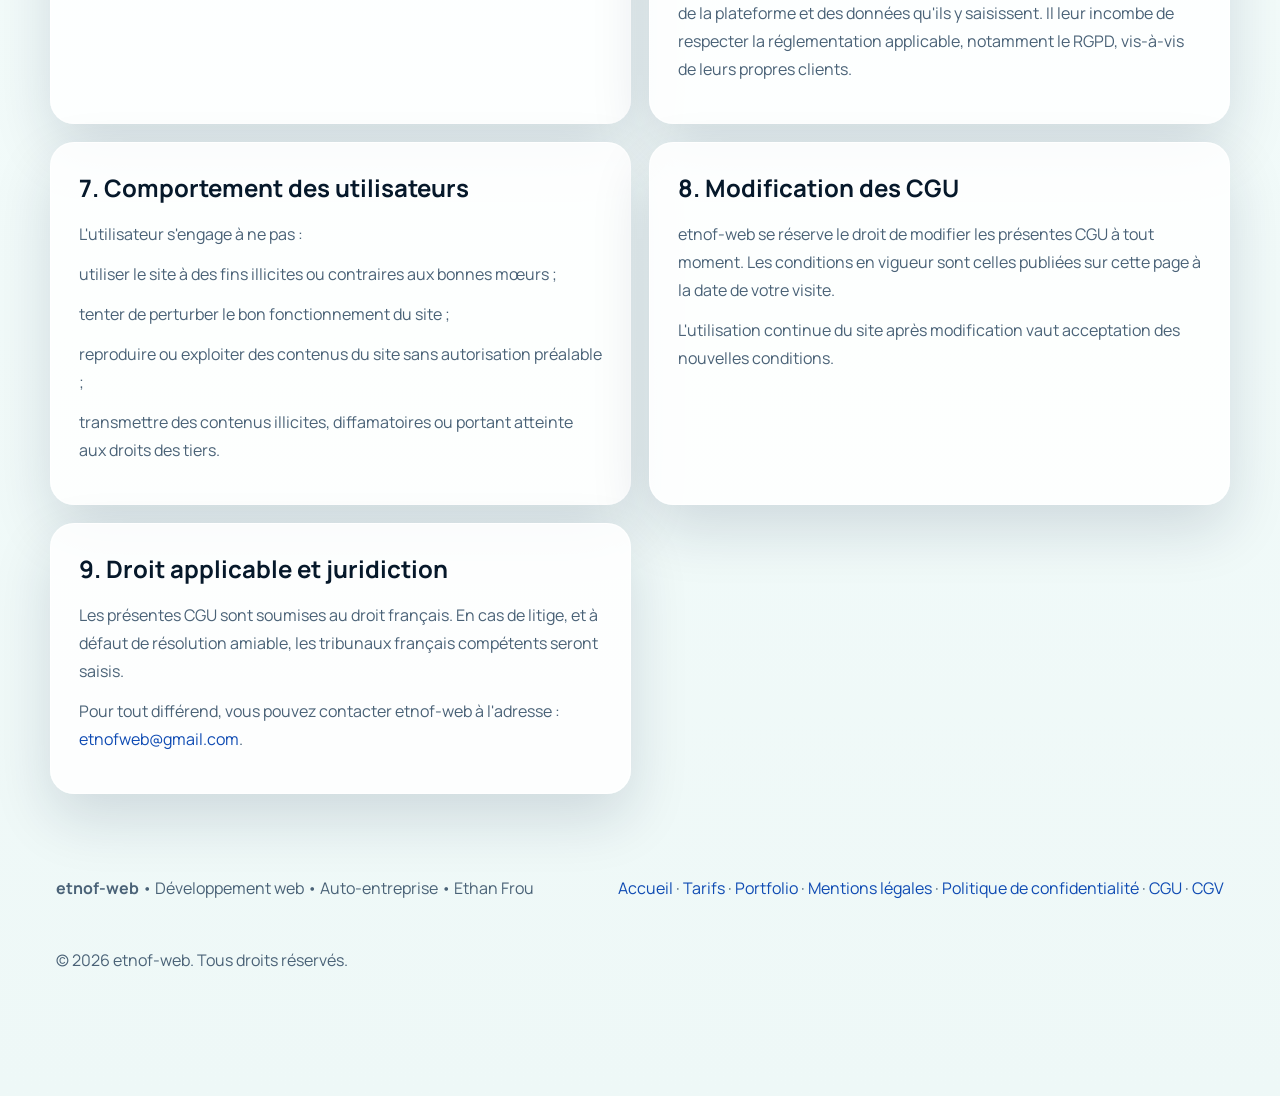
==== commit 4e39cdf1: "refonte(design): hero, services, FidélitéPro+, entreprise et réseaux sociaux Refonte de la page d'ac" ====
--- a/cgu.html
+++ b/cgu.html
@@ -6,7 +6,7 @@
     <title>Conditions Générales d'Utilisation | etnof-web</title>
     <meta
       name="description"
-      content="Conditions Générales d'Utilisation du site etnof-web et de la plateforme Fidelite Pro Plus."
+      content="Conditions Générales d'Utilisation du site etnof-web et de la plateforme FidélitéPro+."
     />
     <link rel="icon" type="image/png" href="Logo_etnof-web.png" />
     <link rel="apple-touch-icon" href="Logo_etnof-web.png" />
@@ -20,6 +20,15 @@
 
     <!-- Umami Analytics -->
     <script defer src="https://analytics.fideliteproplus.com/script.js" data-website-id="e1c48f90-44e5-47fc-b5aa-6250840b4af8"></script>
+
+    <!-- Microsoft Clarity -->
+    <script type="text/javascript">
+        (function(c,l,a,r,i,t,y){
+            c[a]=c[a]||function(){(c[a].q=c[a].q||[]).push(arguments)};
+            t=l.createElement(r);t.async=1;t.src="https://www.clarity.ms/tag/"+i;
+            y=l.getElementsByTagName(r)[0];y.parentNode.insertBefore(t,y);
+        })(window, document, "clarity", "script", "ycxo6qioft");
+    </script>
   </head>
   <body>
     <div class="page-shell legal-shell">
@@ -47,9 +56,13 @@
           Menu
         </button>
 
-        <nav class="site-nav legal-nav" id="site-nav" aria-label="Navigation légale">
+        <nav class="site-nav legal-nav" id="site-nav" aria-label="Navigation">
           <a href="index.html">Accueil</a>
-          <a href="mailto:etnofweb@gmail.com" data-track="contact_cta_clicked" data-track-label="nav_contact">Contact</a>
+          <a href="index.html#services">Services</a>
+          <a href="index.html#fideliteproplus">FidélitéPro+</a>
+          <a href="tarifs.html">Tarifs</a>
+          <a href="index.html#apropos">À propos</a>
+          <a href="index.html#contact" data-track="contact_cta_clicked" data-track-label="nav_contact_anchor">Contact</a>
         </nav>
       </header>
 
@@ -59,7 +72,7 @@
           <h1>Conditions Générales d'Utilisation</h1>
           <p class="legal-intro">
             Les présentes Conditions Générales d'Utilisation (CGU) régissent l'accès et
-            l'utilisation du site etnof-web ainsi que de la plateforme Fidelite Pro Plus.
+            l'utilisation du site etnof-web ainsi que de la plateforme FidélitéPro+.
             En accédant au site, vous acceptez les présentes conditions.
             Dernière mise à jour : mai 2025.
           </p>
@@ -133,9 +146,9 @@
           </article>
 
           <article class="legal-card" data-reveal>
-            <h2>6. Fidelite Pro Plus</h2>
-            <p>
-              Fidelite Pro Plus est une application SaaS développée et exploitée par etnof-web,
+            <h2>6. FidélitéPro+</h2>
+            <p>
+              FidélitéPro+ est une application SaaS développée et exploitée par etnof-web,
               accessible à l'adresse
               <a
                 href="https://app.fideliteproplus.com/"
@@ -149,13 +162,13 @@
               </a>.
             </p>
             <p>
-              L'utilisation de Fidelite Pro Plus est soumise à des conditions spécifiques
+              L'utilisation de FidélitéPro+ est soumise à des conditions spécifiques
               communiquées lors de l'inscription ou de la souscription à un abonnement. En cas de
-              contradiction entre les présentes CGU et les conditions propres à Fidelite Pro Plus,
+              contradiction entre les présentes CGU et les conditions propres à FidélitéPro+,
               ces dernières prévalent.
             </p>
             <p>
-              Les utilisateurs de Fidelite Pro Plus sont responsables de l'usage qu'ils font de
+              Les utilisateurs de FidélitéPro+ sont responsables de l'usage qu'ils font de
               la plateforme et des données qu'ils y saisissent. Il leur incombe de respecter la
               réglementation applicable, notamment le RGPD, vis-à-vis de leurs propres clients.
             </p>
@@ -196,6 +209,29 @@
 
         </section>
       </main>
+
+      <footer class="site-footer section">
+        <div class="footer-meta">
+          <p><strong>etnof-web</strong> • Développement web • Auto-entreprise • Ethan Frou</p>
+          <p>
+            <a href="index.html">Accueil</a> ·
+            <a href="tarifs.html">Tarifs</a> ·
+            <a
+              href="https://portfolio-ethan-2025.vercel.app/"
+              target="_blank"
+              rel="noreferrer"
+              data-track="portfolio_link_clicked"
+              data-track-project="portfolio-ethan"
+              data-track-location="footer"
+            >Portfolio</a> ·
+            <a href="mentions-legales.html">Mentions légales</a> ·
+            <a href="politique-confidentialite.html">Politique de confidentialité</a> ·
+            <a href="cgu.html">CGU</a> ·
+            <a href="cgv.html">CGV</a>
+          </p>
+          <p>© <span id="current-year"></span> etnof-web. Tous droits réservés.</p>
+        </div>
+      </footer>
     </div>
 
     <script src="script.js"></script>
--- a/style.css
+++ b/style.css
@@ -173,8 +173,8 @@
 }
 
 .hero h1 {
-  max-width: 13ch;
-  font-size: clamp(3.2rem, 7vw, 6rem);
+  max-width: 15ch;
+  font-size: clamp(2.6rem, 5vw, 4.4rem);
 }
 
 .hero-text,
@@ -194,12 +194,31 @@
   font-size: 1.08rem;
 }
 
-.hero-actions,
-.footer-actions {
+.hero-actions {
   display: flex;
   flex-wrap: wrap;
   gap: 14px;
   margin-top: 30px;
+}
+
+.hero-secondary-link {
+  display: inline-flex;
+  align-items: center;
+  gap: 6px;
+  margin-top: 18px;
+  font-weight: 600;
+  font-size: 0.95rem;
+  color: var(--muted);
+  transition: color 180ms ease;
+}
+
+.hero-secondary-link strong {
+  color: var(--blue);
+}
+
+.hero-secondary-link:hover,
+.hero-secondary-link:focus-visible {
+  color: var(--blue);
 }
 
 .button {
@@ -239,11 +258,12 @@
 
 .hero-panel {
   display: grid;
-  gap: 18px;
+  gap: 14px;
+  justify-items: center;
+  align-content: center;
 }
 
 .panel-card,
-.stat-card,
 .info-card,
 .spotlight-box,
 .about-card,
@@ -254,6 +274,9 @@
   border: 1px solid rgba(255, 255, 255, 0.92);
   border-radius: var(--radius-lg);
   box-shadow: var(--shadow);
+  transition:
+    transform 220ms ease,
+    box-shadow 220ms ease;
 }
 
 .panel-card {
@@ -287,22 +310,11 @@
   text-transform: uppercase;
 }
 
-.hero-stats {
-  display: grid;
-  gap: 14px;
-}
-
-.stat-card {
-  padding: 20px 22px;
-}
-
-.stat-card strong,
 .about-card strong {
   display: block;
   font-size: 1.08rem;
 }
 
-.stat-card span,
 .about-card span {
   display: block;
   margin-top: 8px;
@@ -310,6 +322,147 @@
   line-height: 1.55;
 }
 
+.browser-mockup {
+  width: 100%;
+  max-width: 380px;
+  margin: 10px auto 0;
+  background: var(--bg-soft);
+  border: 1px solid rgba(6, 24, 42, 0.08);
+  border-radius: var(--radius-lg);
+  box-shadow: var(--shadow);
+  overflow: hidden;
+  transition: transform 260ms ease, box-shadow 260ms ease;
+}
+
+.browser-mockup:hover {
+  transform: translateY(-4px);
+  box-shadow: 0 34px 70px rgba(5, 28, 66, 0.2);
+}
+
+.browser-mockup-bar {
+  display: flex;
+  align-items: center;
+  gap: 6px;
+  padding: 12px 14px;
+  background: rgba(6, 24, 42, 0.04);
+  border-bottom: 1px solid rgba(6, 24, 42, 0.06);
+}
+
+.browser-dot {
+  width: 9px;
+  height: 9px;
+  border-radius: 999px;
+  background: rgba(6, 24, 42, 0.15);
+}
+
+.browser-mockup-url {
+  margin-left: 8px;
+  padding: 4px 12px;
+  border-radius: 999px;
+  background: rgba(6, 24, 42, 0.05);
+  color: var(--muted);
+  font-size: 0.72rem;
+  font-weight: 700;
+}
+
+.browser-mockup-body {
+  display: flex;
+  flex-direction: column;
+  gap: 18px;
+  padding: 20px;
+}
+
+.browser-mockup-nav {
+  display: flex;
+  align-items: center;
+  gap: 10px;
+}
+
+.browser-mockup-logo {
+  width: 22px;
+  height: 22px;
+  border-radius: 7px;
+  background: linear-gradient(135deg, var(--blue) 0%, var(--green) 100%);
+}
+
+.browser-mockup-link {
+  width: 34px;
+  height: 7px;
+  border-radius: 999px;
+  background: rgba(6, 24, 42, 0.12);
+}
+
+.browser-mockup-cta {
+  width: 54px;
+  height: 16px;
+  margin-left: auto;
+  border-radius: 999px;
+  background: linear-gradient(135deg, var(--blue) 0%, var(--green) 100%);
+}
+
+.browser-mockup-hero {
+  display: flex;
+  flex-direction: column;
+  gap: 10px;
+}
+
+.browser-mockup-line {
+  height: 10px;
+  border-radius: 999px;
+  background: rgba(6, 24, 42, 0.1);
+}
+
+.browser-mockup-line-lg {
+  width: 80%;
+  height: 14px;
+  background: rgba(6, 24, 42, 0.16);
+}
+
+.browser-mockup-line-md {
+  width: 55%;
+}
+
+.browser-mockup-button {
+  width: 96px;
+  height: 24px;
+  margin-top: 4px;
+  border-radius: 999px;
+  background: linear-gradient(135deg, var(--blue) 0%, var(--green) 100%);
+}
+
+.browser-mockup-cards {
+  display: grid;
+  grid-template-columns: repeat(3, 1fr);
+  gap: 10px;
+}
+
+.browser-mockup-card {
+  height: 44px;
+  border-radius: 12px;
+  background: rgba(15, 75, 179, 0.08);
+  transition: transform 220ms ease, background 220ms ease;
+}
+
+.browser-mockup:hover .browser-mockup-card {
+  transform: translateY(-3px);
+  background: rgba(15, 75, 179, 0.14);
+}
+
+.browser-mockup-card:nth-child(2) {
+  transition-delay: 40ms;
+}
+
+.browser-mockup-card:nth-child(3) {
+  transition-delay: 80ms;
+}
+
+.visual-caption {
+  margin: 0;
+  font-size: 0.78rem;
+  color: var(--muted);
+  text-align: center;
+}
+
 .section {
   padding: 42px 0;
 }
@@ -321,6 +474,11 @@
 
 .section-heading {
   max-width: 720px;
+}
+
+.section-heading.centered {
+  margin: 0 auto;
+  text-align: center;
 }
 
 .section-heading h2,
@@ -340,6 +498,34 @@
   padding: 26px;
 }
 
+.info-card-icon {
+  display: inline-flex;
+  align-items: center;
+  justify-content: center;
+  width: 52px;
+  height: 52px;
+  margin-bottom: 16px;
+  color: white;
+  background: linear-gradient(135deg, var(--blue) 0%, var(--green) 100%);
+  border-radius: var(--radius-md);
+  transition: transform 220ms ease;
+}
+
+.info-card:hover,
+.about-card:hover {
+  transform: translateY(-6px);
+  box-shadow: 0 30px 70px rgba(5, 28, 66, 0.18);
+}
+
+.info-card:hover .info-card-icon {
+  transform: scale(1.08) rotate(-4deg);
+}
+
+.info-card-icon svg {
+  width: 26px;
+  height: 26px;
+}
+
 .info-card h3 {
   margin: 0 0 12px;
   font-size: 1.35rem;
@@ -352,28 +538,22 @@
   align-items: stretch;
 }
 
-.feature-list {
+.tag-list {
+  display: flex;
+  flex-wrap: wrap;
+  gap: 10px;
   margin: 22px 0 0;
   padding: 0;
   list-style: none;
 }
 
-.feature-list li {
-  position: relative;
-  padding-left: 24px;
-  margin-bottom: 14px;
-  line-height: 1.65;
-}
-
-.feature-list li::before {
-  content: "";
-  position: absolute;
-  left: 0;
-  top: 11px;
-  width: 10px;
-  height: 10px;
-  border-radius: 999px;
-  background: linear-gradient(135deg, var(--blue) 0%, var(--lime) 100%);
+.tag-list li {
+  padding: 8px 16px;
+  border-radius: 999px;
+  background: rgba(15, 75, 179, 0.08);
+  color: var(--blue-deep);
+  font-weight: 700;
+  font-size: 0.88rem;
 }
 
 .spotlight-box {
@@ -389,22 +569,189 @@
   line-height: 1.7;
 }
 
-.spotlight-box a {
+.spotlight-box a:not(.button) {
   display: inline-flex;
   font-weight: 800;
   color: var(--blue);
 }
 
+#fideliteproplus .spotlight-box {
+  display: flex;
+  flex-direction: column;
+  align-items: center;
+  justify-content: center;
+  gap: 20px;
+  text-align: center;
+}
+
+.mockup-duo {
+  display: flex;
+  align-items: center;
+  justify-content: center;
+  padding: 10px 0;
+}
+
+.mockup-duo-item {
+  width: 46%;
+  max-width: 200px;
+  height: auto;
+  display: block;
+  border-radius: 26px;
+  box-shadow: var(--shadow);
+  transition: transform 260ms ease, box-shadow 260ms ease;
+}
+
+.mockup-duo-back {
+  transform: rotate(-4deg) translateY(10px);
+}
+
+.mockup-duo-front {
+  margin-left: -12%;
+  transform: rotate(3deg) translateY(-10px);
+  z-index: 1;
+  box-shadow: 0 30px 60px rgba(5, 28, 66, 0.24);
+}
+
+.mockup-duo:hover .mockup-duo-back {
+  transform: rotate(-8deg) translateY(6px) translateX(-10px);
+}
+
+.mockup-duo:hover .mockup-duo-front {
+  transform: rotate(6deg) translateY(-18px) translateX(8px) scale(1.03);
+  box-shadow: 0 36px 70px rgba(5, 28, 66, 0.3);
+}
+
 .narrow {
   max-width: 760px;
 }
 
+.about-intro {
+  display: grid;
+  grid-template-columns: minmax(0, 1.3fr) minmax(160px, 0.6fr);
+  align-items: center;
+  gap: 28px;
+  margin-bottom: 28px;
+}
+
+.about-photo {
+  position: relative;
+  margin: 0;
+  text-align: center;
+}
+
+.about-photo::before {
+  content: "";
+  position: absolute;
+  top: 50%;
+  left: 50%;
+  width: 190px;
+  height: 190px;
+  transform: translate(-50%, -50%);
+  background: radial-gradient(circle, rgba(15, 75, 179, 0.2), rgba(153, 209, 22, 0.16) 65%, transparent 100%);
+  border-radius: 50%;
+  z-index: 0;
+}
+
+.about-photo img {
+  position: relative;
+  z-index: 1;
+  display: block;
+  width: 160px;
+  height: 160px;
+  margin: 0 auto;
+  object-fit: cover;
+  border-radius: var(--radius-lg);
+  box-shadow: var(--shadow);
+  transition: transform 260ms ease;
+}
+
+.about-photo:hover img {
+  transform: scale(1.04);
+}
+
+.about-photo figcaption {
+  margin-top: 12px;
+  font-weight: 700;
+  font-size: 0.92rem;
+  color: var(--muted);
+}
+
 .about-card {
   padding: 22px;
 }
 
-.site-footer {
-  padding-top: 26px;
+.socials {
+  text-align: center;
+}
+
+.social-links {
+  display: flex;
+  flex-wrap: wrap;
+  justify-content: center;
+  gap: 16px;
+  margin-top: 32px;
+}
+
+.social-pill {
+  display: inline-flex;
+  align-items: center;
+  gap: 12px;
+  padding: 10px 22px 10px 10px;
+  background: rgba(255, 255, 255, 0.84);
+  border: 1px solid rgba(255, 255, 255, 0.92);
+  border-radius: 999px;
+  box-shadow: var(--shadow);
+  transition: transform 220ms ease, box-shadow 220ms ease;
+}
+
+.social-pill:hover,
+.social-pill:focus-visible {
+  transform: translateY(-4px);
+  box-shadow: 0 24px 50px rgba(5, 28, 66, 0.18);
+}
+
+.social-icon {
+  display: inline-flex;
+  align-items: center;
+  justify-content: center;
+  width: 44px;
+  height: 44px;
+  flex: 0 0 auto;
+  border-radius: 999px;
+  color: white;
+}
+
+.social-icon svg {
+  width: 22px;
+  height: 22px;
+}
+
+.social-icon-facebook {
+  background: #1877f2;
+}
+
+.social-icon-instagram {
+  background: linear-gradient(135deg, #f9ce34 0%, #ee2a7b 50%, #6228d7 100%);
+}
+
+.social-icon-whatsapp {
+  background: #25d366;
+}
+
+.social-copy {
+  display: flex;
+  flex-direction: column;
+  line-height: 1.3;
+  text-align: left;
+}
+
+.social-copy strong {
+  font-size: 0.98rem;
+}
+
+.social-copy span {
+  color: var(--muted);
+  font-size: 0.84rem;
 }
 
 .footer-card {
@@ -496,6 +843,12 @@
   border: 1px solid rgba(255, 255, 255, 0.92);
   border-radius: var(--radius-lg);
   box-shadow: var(--shadow);
+  transition: transform 220ms ease, box-shadow 220ms ease;
+}
+
+.legal-card:hover {
+  transform: translateY(-6px);
+  box-shadow: 0 30px 70px rgba(5, 28, 66, 0.18);
 }
 
 .legal-card h2 {
@@ -524,6 +877,12 @@
   border: 1px solid rgba(255, 255, 255, 0.92);
   border-radius: var(--radius-lg);
   box-shadow: var(--shadow);
+  transition: transform 220ms ease, box-shadow 220ms ease;
+}
+
+.pricing-card:hover {
+  transform: translateY(-6px);
+  box-shadow: 0 30px 70px rgba(5, 28, 66, 0.18);
 }
 
 .pricing-card h3 {
@@ -622,6 +981,10 @@
     linear-gradient(135deg, var(--blue-deep) 0%, var(--blue) 38%, var(--green) 72%, var(--lime) 100%);
   border: none;
   transform: translateY(-8px);
+}
+
+.pricing-card-featured:hover {
+  transform: translateY(-14px);
 }
 
 .pricing-card-featured .pricing-badge {
@@ -1051,10 +1414,16 @@
   .spotlight,
   .cards-grid,
   .about-grid,
+  .about-intro,
   .legal-grid,
   .pricing-grid,
   .options-grid {
     grid-template-columns: 1fr;
+  }
+
+  .about-photo img {
+    width: 130px;
+    height: 130px;
   }
 
   .pricing-card-featured {
@@ -1079,10 +1448,10 @@
     align-items: flex-start;
     gap: 14px;
     padding: 18px 20px;
-    background: rgba(255, 255, 255, 0.96);
+    background: var(--bg-soft);
     border: 1px solid rgba(6, 24, 42, 0.08);
     border-radius: 24px;
-    box-shadow: 0 20px 40px rgba(6, 24, 42, 0.12);
+    box-shadow: 0 26px 55px rgba(6, 24, 42, 0.28);
   }
 
   .site-header.is-open .site-nav {
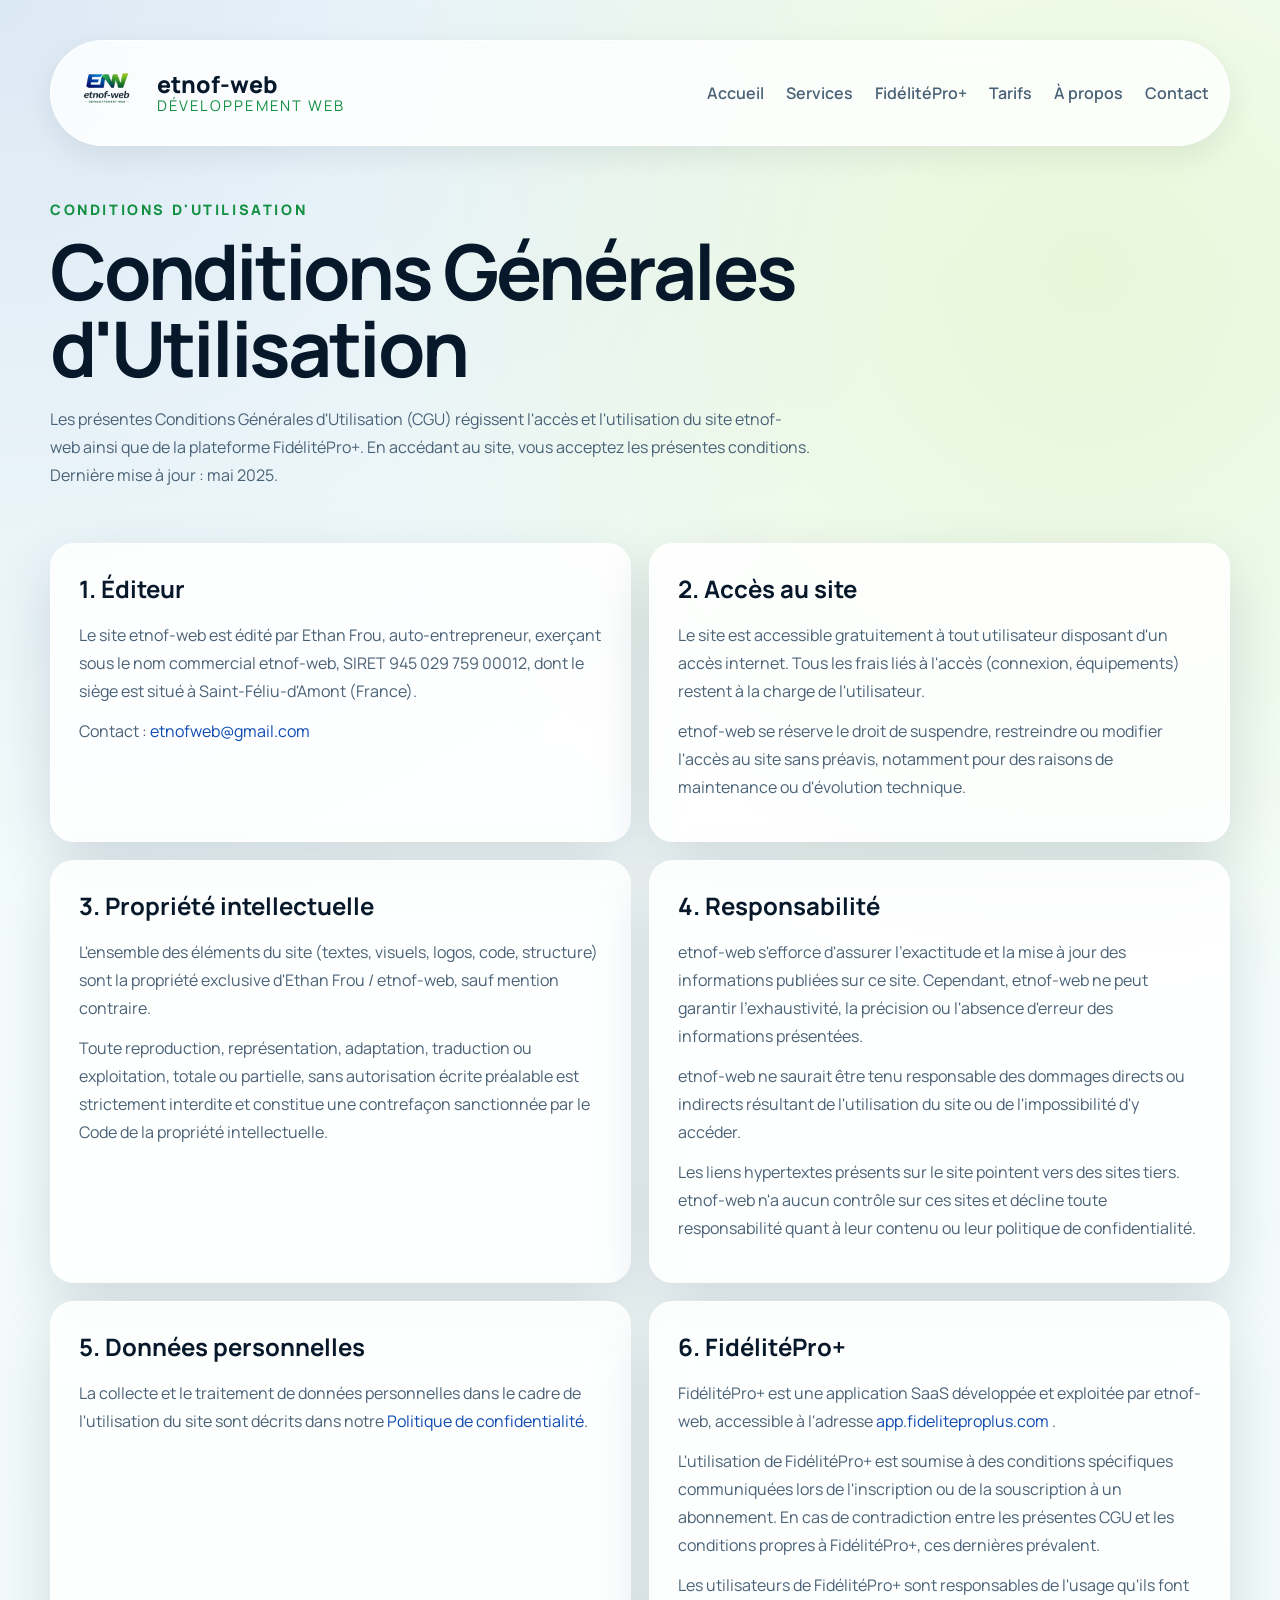
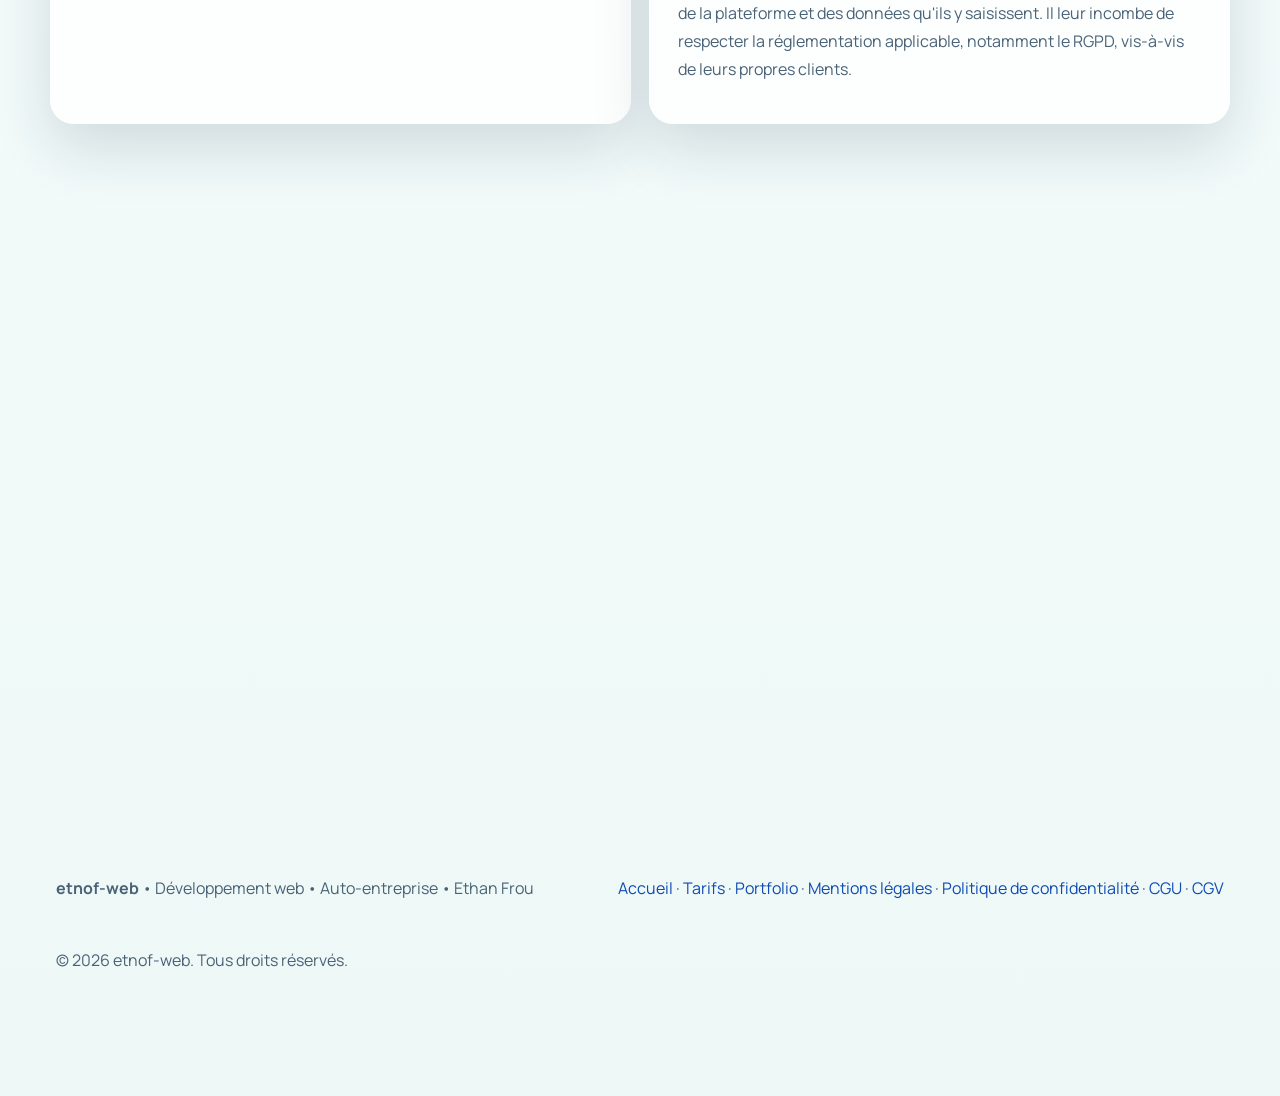
==== commit 3892218a: "perf(seo): optimisations PageSpeed + chiffres clés et badges service/produit Optimisations performan" ====
--- a/cgu.html
+++ b/cgu.html
@@ -13,9 +13,22 @@
     <link rel="preconnect" href="https://fonts.googleapis.com" />
     <link rel="preconnect" href="https://fonts.gstatic.com" crossorigin />
     <link
+      rel="preload"
+      as="style"
+      href="https://fonts.googleapis.com/css2?family=Manrope:wght@400;500;600;700;800&display=swap"
+    />
+    <link
       href="https://fonts.googleapis.com/css2?family=Manrope:wght@400;500;600;700;800&display=swap"
       rel="stylesheet"
+      media="print"
+      onload="this.media='all'"
     />
+    <noscript>
+      <link
+        href="https://fonts.googleapis.com/css2?family=Manrope:wght@400;500;600;700;800&display=swap"
+        rel="stylesheet"
+      />
+    </noscript>
     <link rel="stylesheet" href="style.css" />
 
     <!-- Umami Analytics -->
@@ -36,10 +49,10 @@
         <a class="brand" href="index.html" aria-label="Retour à l'accueil etnof-web">
           <img
             class="brand-logo"
-            src="Logo_etnof-web.png"
+            src="Logo_etnof-web.webp"
             alt="Logo etnof-web"
-            width="320"
-            height="320"
+            width="440"
+            height="440"
           />
           <span class="brand-copy">
             <strong>etnof-web</strong>
--- a/style.css
+++ b/style.css
@@ -526,6 +526,29 @@
   height: 26px;
 }
 
+.card-badge {
+  display: inline-flex;
+  align-items: center;
+  padding: 5px 14px;
+  border-radius: 999px;
+  background: rgba(15, 75, 179, 0.08);
+  color: var(--blue-deep);
+  font-size: 0.72rem;
+  font-weight: 800;
+  letter-spacing: 0.02em;
+}
+
+.card-badge-accent {
+  background: rgba(153, 209, 22, 0.18);
+  color: var(--green);
+}
+
+.info-card .card-badge {
+  position: absolute;
+  top: 22px;
+  right: 22px;
+}
+
 .info-card h3 {
   margin: 0 0 12px;
   font-size: 1.35rem;
@@ -554,6 +577,39 @@
   color: var(--blue-deep);
   font-weight: 700;
   font-size: 0.88rem;
+}
+
+.spotlight-copy .card-badge {
+  margin: 2px 0 14px;
+}
+
+.mini-stats {
+  display: flex;
+  flex-wrap: wrap;
+  gap: 28px;
+  margin-top: 28px;
+}
+
+.mini-stat {
+  display: flex;
+  flex-direction: column;
+  gap: 4px;
+}
+
+.mini-stat strong {
+  font-size: 1.8rem;
+  font-weight: 800;
+  letter-spacing: -0.02em;
+  background: linear-gradient(135deg, var(--blue) 0%, var(--green) 100%);
+  background-clip: text;
+  -webkit-background-clip: text;
+  color: transparent;
+}
+
+.mini-stat span {
+  font-size: 0.8rem;
+  font-weight: 600;
+  color: var(--muted);
 }
 
 .spotlight-box {
